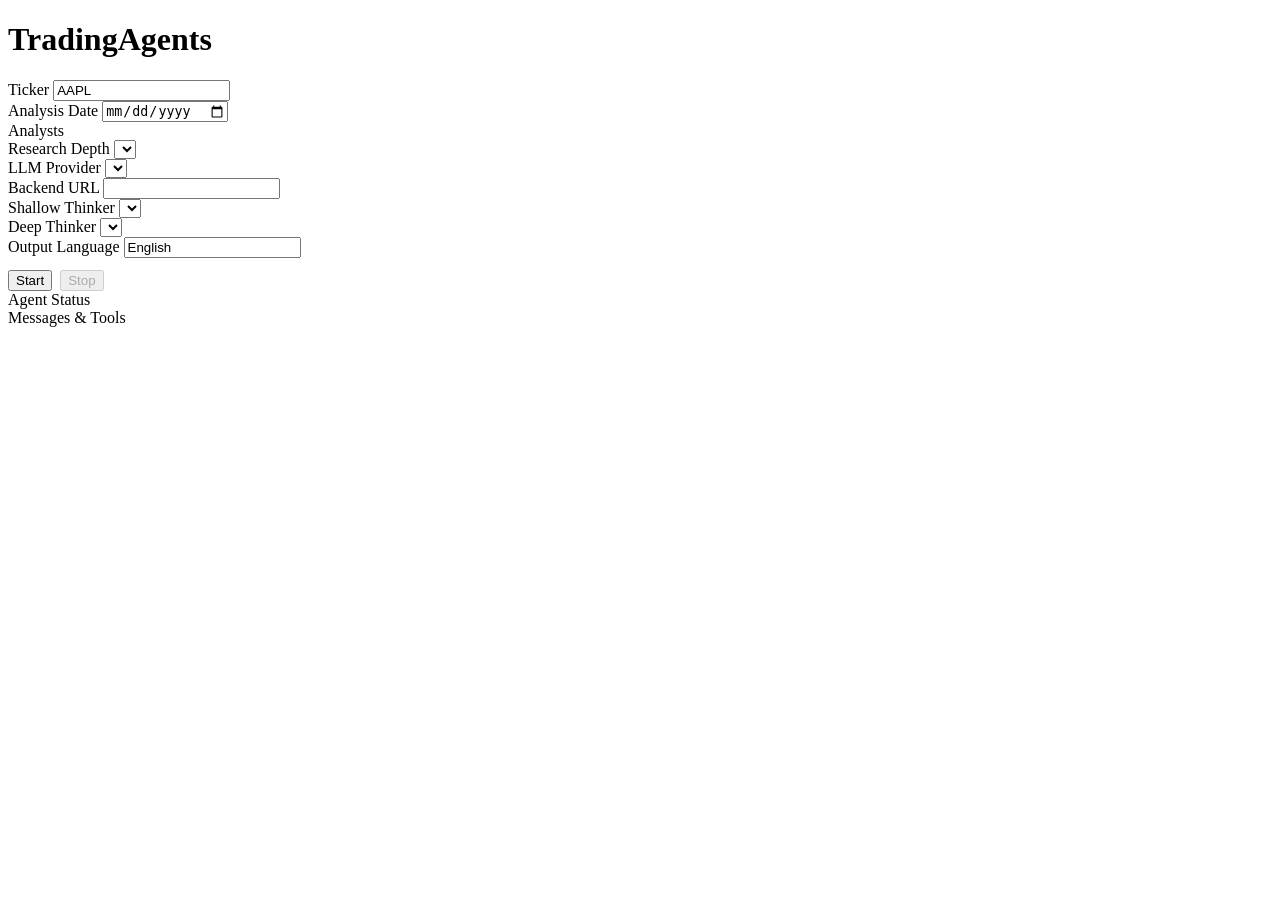
==== webapp/static/index.html @ 8af44df7 "[card-04] Add frontend core: index.html, styles.css, app.js with tests" ====
<!DOCTYPE html>
<html lang="en">
<head>
  <meta charset="UTF-8">
  <meta name="viewport" content="width=device-width, initial-scale=1.0">
  <title>TradingAgents</title>
  <link rel="stylesheet" href="/static/styles.css">
</head>
<body>
  <header>
    <h1>TradingAgents</h1>
  </header>

  <div class="container">
    <!-- Error banner -->
    <div id="error-banner" class="error-banner" style="display:none"></div>

    <!-- Run settings form -->
    <div class="card">
      <div class="form-grid">
        <div class="form-group">
          <label for="ticker">Ticker</label>
          <input type="text" id="ticker" value="AAPL">
        </div>
        <div class="form-group">
          <label for="analysis-date">Analysis Date</label>
          <input type="date" id="analysis-date">
        </div>
        <div class="form-group">
          <label>Analysts</label>
          <div id="analysts-group" class="checkbox-group"></div>
        </div>
        <div class="form-group">
          <label for="research-depth">Research Depth</label>
          <select id="research-depth"></select>
        </div>
        <div class="form-group">
          <label for="llm-provider">LLM Provider</label>
          <select id="llm-provider"></select>
        </div>
        <div class="form-group">
          <label for="backend-url">Backend URL</label>
          <input type="text" id="backend-url">
        </div>
        <div class="form-group">
          <label for="shallow-thinker">Shallow Thinker</label>
          <select id="shallow-thinker"></select>
        </div>
        <div class="form-group">
          <label for="deep-thinker">Deep Thinker</label>
          <select id="deep-thinker"></select>
        </div>
        <div class="form-group">
          <label for="output-language">Output Language</label>
          <input type="text" id="output-language" value="English">
        </div>
      </div>
      <div style="margin-top:0.75rem; display:flex; gap:0.5rem;">
        <button id="btn-start" class="btn btn-primary">Start</button>
        <button id="btn-stop" class="btn btn-danger" disabled>Stop</button>
      </div>
    </div>

    <!-- Agent status -->
    <div class="card">
      <label>Agent Status</label>
      <div id="agent-grid" class="agent-grid"></div>
    </div>

    <!-- Report tabs -->
    <div class="card">
      <div id="report-tabs" class="tabs"></div>
      <div id="report-panels"></div>
    </div>

    <!-- Message / tool log -->
    <div class="card">
      <label>Messages &amp; Tools</label>
      <div id="log" class="log"></div>
    </div>

    <!-- Stats bar -->
    <div class="card">
      <div id="stats-bar" class="stats-bar"></div>
      <div id="done-banner" class="done-banner" style="display:none"></div>
    </div>
  </div>

  <script src="/static/app.js"></script>
</body>
</html>
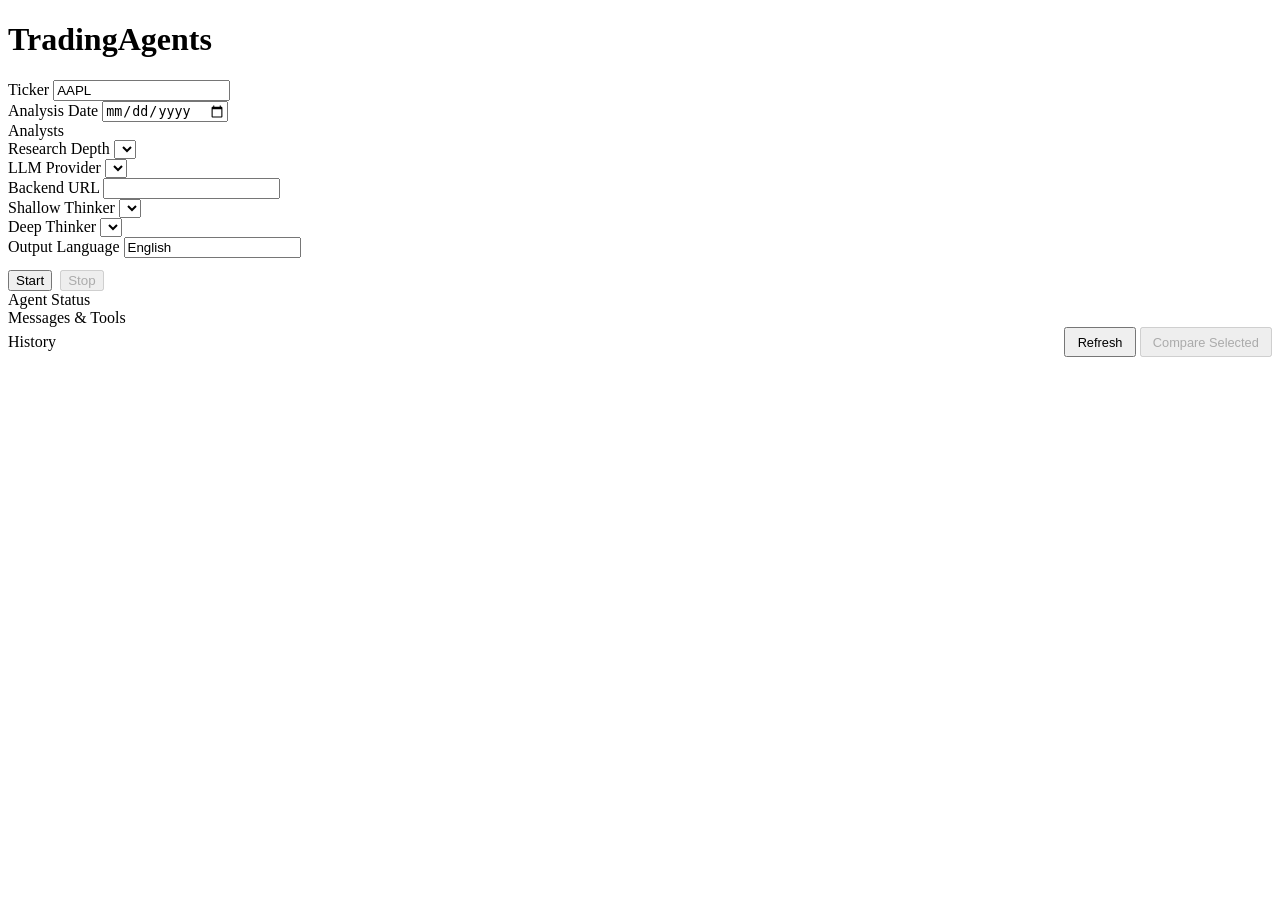
==== commit 8aa89d95: "[verify] fix 5 webapp defects found in review, add history/compare UI - runner.py: drop stray "resul" ====
--- a/webapp/static/index.html
+++ b/webapp/static/index.html
@@ -67,10 +67,11 @@
       <div id="agent-grid" class="agent-grid"></div>
     </div>
 
-    <!-- Report tabs -->
+    <!-- Report tabs + Chart -->
     <div class="card">
       <div id="report-tabs" class="tabs"></div>
       <div id="report-panels"></div>
+      <div id="chart-panel" class="tab-panel" style="display:none; height:320px;"></div>
     </div>
 
     <!-- Message / tool log -->
@@ -84,8 +85,22 @@
       <div id="stats-bar" class="stats-bar"></div>
       <div id="done-banner" class="done-banner" style="display:none"></div>
     </div>
+
+    <!-- History -->
+    <div class="card">
+      <div style="display:flex; align-items:center; justify-content:space-between;">
+        <label>History</label>
+        <div>
+          <button id="btn-history-refresh" class="btn btn-primary" style="padding:0.35rem 0.7rem; font-size:0.8rem;">Refresh</button>
+          <button id="btn-history-compare" class="btn btn-primary" style="padding:0.35rem 0.7rem; font-size:0.8rem;" disabled>Compare Selected</button>
+        </div>
+      </div>
+      <div id="history-list" class="history-list"></div>
+      <div id="history-view" class="history-view" style="display:none;"></div>
+    </div>
   </div>
 
+  <script src="/static/vendor/lightweight-charts.js"></script>
   <script src="/static/app.js"></script>
 </body>
 </html>
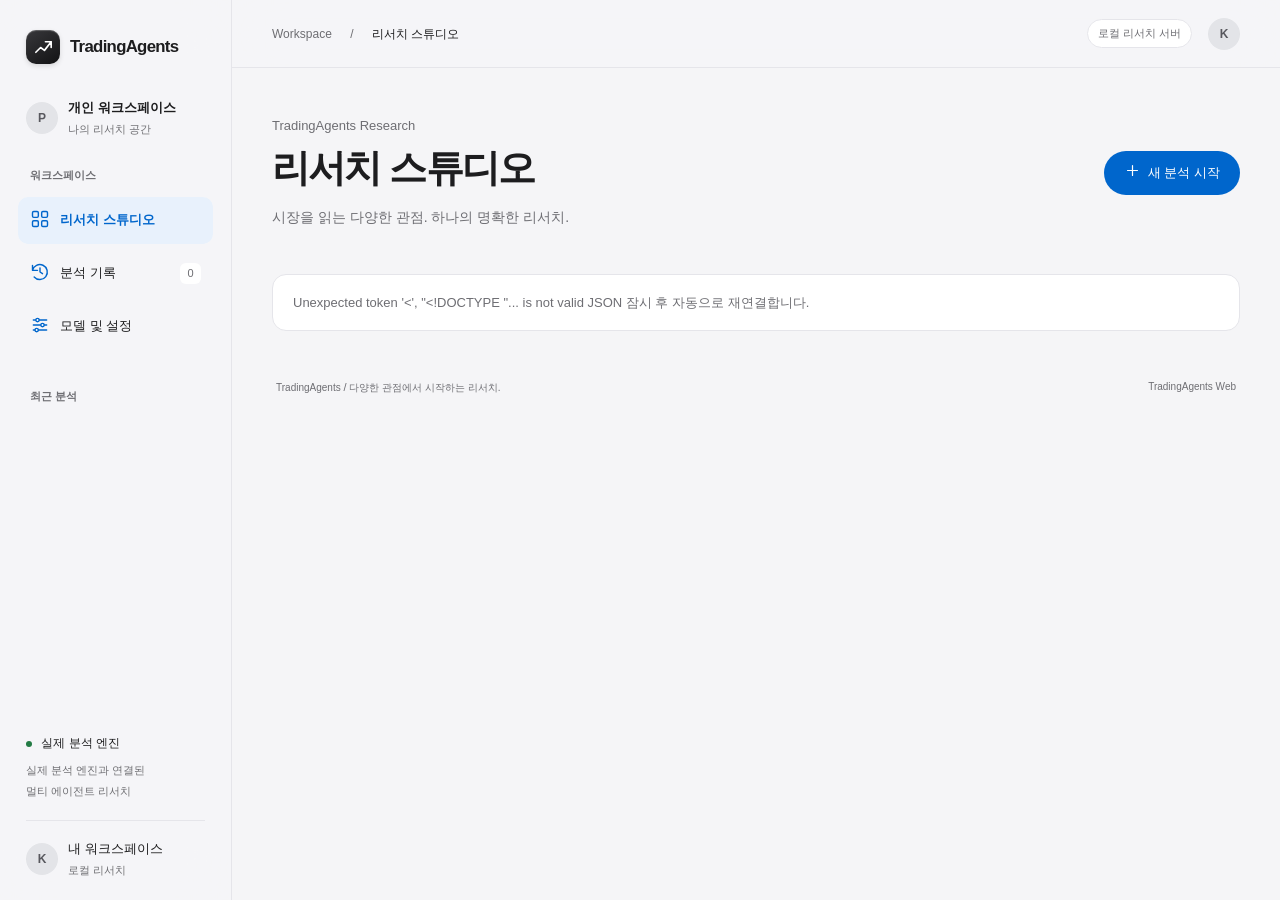
==== commit 0e490265: "feat(web): add research workspace and Korean usage manual" ====
--- a/webapp/static/index.html
+++ b/webapp/static/index.html
@@ -1,106 +1,42 @@
-<!DOCTYPE html>
-<html lang="en">
-<head>
-  <meta charset="UTF-8">
-  <meta name="viewport" content="width=device-width, initial-scale=1.0">
-  <title>TradingAgents</title>
-  <link rel="stylesheet" href="/static/styles.css">
-</head>
+<!doctype html>
+<html lang="ko">
+<head><meta charset="UTF-8"><meta name="viewport" content="width=device-width,initial-scale=1"><title>TradingAgents · Research</title><link rel="stylesheet" href="style.css"><link rel="stylesheet" href="apple.css"><link rel="stylesheet" href="live.css"></head>
 <body>
-  <header>
-    <h1>TradingAgents</h1>
-  </header>
-
-  <div class="container">
-    <!-- Error banner -->
-    <div id="error-banner" class="error-banner" style="display:none"></div>
-
-    <!-- Run settings form -->
-    <div class="card">
-      <div class="form-grid">
-        <div class="form-group">
-          <label for="ticker">Ticker</label>
-          <input type="text" id="ticker" value="AAPL">
+<a class="skip-link" href="#mainContent">본문으로 건너뛰기</a>
+<aside class="sidebar">
+  <a class="brand" href="./"><span class="brandmark" data-icon="chart" aria-hidden="true"></span> TradingAgents<span class="brand-dot">®</span></a>
+  <div class="workspace"><span class="avatar">P</span><div>개인 워크스페이스<small>나의 리서치 공간</small></div><span>⌄</span></div>
+  <div class="nav-label">워크스페이스</div>
+  <nav><button class="nav active" data-view="research"><span data-icon="grid" aria-hidden="true"></span> 리서치 스튜디오</button><button class="nav" data-view="history"><span data-icon="history" aria-hidden="true"></span> 분석 기록 <span class="count" id="historyCount">0</span></button><button class="nav" data-view="settings"><span data-icon="settings" aria-hidden="true"></span> 모델 및 설정</button></nav>
+  <div class="recent-head nav-label">최근 분석</div>
+  <div id="recent"></div>
+  <div class="sidebar-bottom"><div class="sandbox"><span class="status-dot"></span> 실제 분석 엔진<p>실제 분석 엔진과 연결된<br>멀티 에이전트 리서치</p></div><div class="profile"><span class="avatar dark">K</span><div>내 워크스페이스<small>로컬 리서치</small></div><span>⌘</span></div></div>
+</aside>
+<div class="shell">
+  <header><div>Workspace <span>/</span> <strong id="breadcrumb">리서치 스튜디오</strong></div><div class="header-right"><span class="prototype-badge">로컬 리서치 서버</span><span class="avatar">K</span></div></header>
+  <main id="mainContent" tabindex="-1">
+    <section class="page-heading"><div><div class="eyebrow">TradingAgents Research</div><h1 id="pageTitle">리서치 스튜디오</h1><p id="pageDescription">시장을 읽는 다양한 관점. 하나의 명확한 리서치.</p></div><button class="primary" id="newAnalysis"><span data-icon="plus" aria-hidden="true"></span> 새 분석 시작</button></section>
+    <div id="connectionMessage" role="status" class="connection-message">서버에 연결하고 있습니다.</div><section id="emptyView" class="card" hidden><h2>첫 리서치를 시작하세요.</h2><p>종목과 모델을 선택하면 분석가의 보고서와 최종 판단을 이곳에서 확인할 수 있습니다.</p></section><section id="researchView" hidden>
+      <div class="research-top"><div class="stock-heading"><span class="stock-logo" id="stockLogo">N</span><div><h2><span id="stockName">NVIDIA</span> <span id="ticker">NVDA</span></h2><p id="stockMeta">NASDAQ · Technology · USD</p></div></div><div class="research-meta"><span class="pill green" id="runStatus"></span><span id="analysisDate">2026.09.09</span><span id="sourceLabel" class="sample"></span></div></div>
+      <div id="jobNotice" class="connection-message" hidden></div><div class="run-actions"><button id="cancelRun" class="secondary-button" hidden>분석 중지</button><button id="retryRun" class="secondary-button" hidden>같은 설정으로 다시 분석</button><a id="sourceLink" target="_blank" rel="noopener noreferrer" hidden>원본 출처 보기 ↗</a></div><div class="pipeline" id="pipeline"></div>
+      <div class="dashboard-grid">
+        <div class="main-column">
+          <section class="card market-card"><div class="card-heading"><div><span class="eyebrow">MARKET OVERVIEW</span><h3>시장 개요</h3></div><div class="periods" aria-label="차트 기간"><button aria-pressed="false" data-period="1W">1W</button><button class="selected" aria-pressed="true" data-period="1M">1M</button><button aria-pressed="false" data-period="3M">3M</button></div></div><div class="price-row"><strong id="price">$142.87</strong><span id="priceChange">↗ +8.42 (6.26%)</span><small>실제 일별 종가 · 기준일 이전 데이터</small></div><div class="chart-wrap"><svg id="chart" viewBox="0 0 760 185" role="img" aria-label="기준일 이전 종가 추이"></svg></div><div class="chart-labels" id="chartLabels"></div><div class="market-stats"><div><small>최근 거래일</small><strong id="lastBar">—</strong></div><div><small>거래량</small><strong id="volume">—</strong></div><div><small>통화</small><strong id="currency">—</strong></div><div><small>가격 출처</small><strong id="marketSource">—</strong></div></div></section>
+          <section class="card report-card"><div class="card-heading"><div><span class="eyebrow">AGENT INTELLIGENCE</span><h3>전문가 인사이트</h3></div><span class="muted">4 analysts</span></div><div class="tabs" role="tablist" aria-label="분석가 리포트"><button class="active" role="tab" aria-selected="true" data-tab="market">시장 분석</button><button role="tab" aria-selected="false" data-tab="fundamentals">펀더멘털</button><button role="tab" aria-selected="false" data-tab="news">뉴스</button><button role="tab" aria-selected="false" data-tab="sentiment">시장 심리</button></div><div id="reportContent" role="tabpanel" aria-label="분석가 리포트 내용"></div></section>
+          <section class="card debate-card"><div class="card-heading"><div><span class="eyebrow">THE OTHER SIDE OF THE TRADE</span><h3>두 관점, 더 깊은 이해</h3></div><span class="sample">토론 예시 · 1 라운드</span></div><div class="debate-grid"><div><span class="debate-label bull">↗ Bull researcher</span><h4>성장을 뒷받침하는 수요</h4><p>AI 인프라 투자가 이어진다는 가정 아래, 데이터센터 부문의 성장과 견고한 수익성에 주목합니다.</p></div><div><span class="debate-label bear">↘ Bear researcher</span><h4>기대가 이미 반영된 가격</h4><p>높은 밸류에이션과 고객 집중도를 고려하면, 성장 둔화에 대한 가격 민감도를 확인해야 합니다.</p></div></div><details><summary>리서치 매니저의 종합 의견 보기 <span>＋</span></summary><p>성장 논리와 가격 부담을 함께 고려합니다. 다음 실적에서 수요 지속성과 마진을 확인하고, 변동성에 대응할 여지를 남기는 접근을 제안하는 예시입니다.</p></details></section>
         </div>
-        <div class="form-group">
-          <label for="analysis-date">Analysis Date</label>
-          <input type="date" id="analysis-date">
-        </div>
-        <div class="form-group">
-          <label>Analysts</label>
-          <div id="analysts-group" class="checkbox-group"></div>
-        </div>
-        <div class="form-group">
-          <label for="research-depth">Research Depth</label>
-          <select id="research-depth"></select>
-        </div>
-        <div class="form-group">
-          <label for="llm-provider">LLM Provider</label>
-          <select id="llm-provider"></select>
-        </div>
-        <div class="form-group">
-          <label for="backend-url">Backend URL</label>
-          <input type="text" id="backend-url">
-        </div>
-        <div class="form-group">
-          <label for="shallow-thinker">Shallow Thinker</label>
-          <select id="shallow-thinker"></select>
-        </div>
-        <div class="form-group">
-          <label for="deep-thinker">Deep Thinker</label>
-          <select id="deep-thinker"></select>
-        </div>
-        <div class="form-group">
-          <label for="output-language">Output Language</label>
-          <input type="text" id="output-language" value="English">
+        <div class="right-column">
+          <section class="decision-card"><div class="eyebrow">리서치 결론</div><div class="decision-heading"><h3>최종 판단</h3><span>↗</span></div><div class="decision-rating">—</div><p>성장 모멘텀은 긍정적입니다.<br>가격 부담을 고려한 분할 접근을 제안합니다.</p><div class="rating-scale"><i></i><i></i><i></i><i class="on"></i><i></i></div><div class="scale-labels"><span>Sell</span><span>Buy</span></div><div class="decision-divider"></div><div class="decision-row"><span>제공자</span><strong id="decisionProvider">—</strong></div><div class="decision-row"><span>실행 상태</span><strong id="decisionStatus">—</strong></div><button id="download"><span data-icon="download" aria-hidden="true"></span> 보고서 다운로드</button><small>AI 리서치 결과 · 주문은 실행하지 않습니다.</small></section>
+          <section class="card activity-card"><div class="card-heading"><h3>에이전트 활동</h3><span class="activity-dot"></span></div><div id="activity" aria-live="polite"></div><div class="activity-footer"><span id="activitySummary">모든 단계 완료</span><span id="elapsed">02:34</span></div></section>
+          <div class="note"><span data-icon="sparkles" aria-hidden="true"></span><p>하나의 답보다, 판단의 과정.<br><small>분석부터 토론과 리스크 검토까지<br>각 단계의 근거를 확인하세요.</small></p></div>
         </div>
       </div>
-      <div style="margin-top:0.75rem; display:flex; gap:0.5rem;">
-        <button id="btn-start" class="btn btn-primary">Start</button>
-        <button id="btn-stop" class="btn btn-danger" disabled>Stop</button>
-      </div>
-    </div>
-
-    <!-- Agent status -->
-    <div class="card">
-      <label>Agent Status</label>
-      <div id="agent-grid" class="agent-grid"></div>
-    </div>
-
-    <!-- Report tabs + Chart -->
-    <div class="card">
-      <div id="report-tabs" class="tabs"></div>
-      <div id="report-panels"></div>
-      <div id="chart-panel" class="tab-panel" style="display:none; height:320px;"></div>
-    </div>
-
-    <!-- Message / tool log -->
-    <div class="card">
-      <label>Messages &amp; Tools</label>
-      <div id="log" class="log"></div>
-    </div>
-
-    <!-- Stats bar -->
-    <div class="card">
-      <div id="stats-bar" class="stats-bar"></div>
-      <div id="done-banner" class="done-banner" style="display:none"></div>
-    </div>
-
-    <!-- History -->
-    <div class="card">
-      <div style="display:flex; align-items:center; justify-content:space-between;">
-        <label>History</label>
-        <div>
-          <button id="btn-history-refresh" class="btn btn-primary" style="padding:0.35rem 0.7rem; font-size:0.8rem;">Refresh</button>
-          <button id="btn-history-compare" class="btn btn-primary" style="padding:0.35rem 0.7rem; font-size:0.8rem;" disabled>Compare Selected</button>
-        </div>
-      </div>
-      <div id="history-list" class="history-list"></div>
-      <div id="history-view" class="history-view" style="display:none;"></div>
-    </div>
-  </div>
-
-  <script src="/static/vendor/lightweight-charts.js"></script>
-  <script src="/static/app.js"></script>
-</body>
-</html>
+    </section>
+    <section id="historyView" hidden><div class="card"><div class="card-heading"><h3>분석 기록</h3><span class="sample">서버에 저장된 분석 기록</span></div><div id="historyList"></div></div></section>
+    <section id="settingsView" hidden><div class="card settings-card"><span class="eyebrow">환경 설정</span><h3>리서치 모델 설정</h3><p>새 분석에 사용할 기본 모델을 서버에 저장합니다.</p><label>LLM 제공자<select id="settingsProvider"><option>Codex</option><option>OpenAI</option><option>Anthropic</option><option>Google</option><option>Ollama</option></select></label><label>빠른 분석 모델<input id="quickModel" value="default"></label><label>심층 추론 모델<input id="deepModel" value="default"></label><p id="providerStatus" role="status" class="muted"></p><button class="primary" id="saveSettings">설정 적용</button><p class="muted">API 키는 서버 환경변수 또는 .env 파일에서 설정합니다. Codex는 서버의 기존 CLI 로그인을 사용합니다.</p></div></section>
+    <footer><span>TradingAgents <span class="muted">/</span> 다양한 관점에서 시작하는 리서치.</span><span>TradingAgents Web</span></footer>
+  </main>
+</div>
+<dialog id="analysisDialog" aria-labelledby="dialogTitle"><form id="analysisForm"><div class="modal-heading"><div><span class="eyebrow">TradingAgents</span><h2 id="dialogTitle">새로운 리서치</h2></div><button type="button" class="icon-button" id="closeDialog" aria-label="닫기">×</button></div><p class="muted">실제 분석을 실행합니다. 선택한 제공자의 사용량이 발생할 수 있습니다.</p><div class="form-grid"><label>종목<input id="symbol" value="NVDA" maxlength="32" placeholder="NVDA, 005930.KS, BTC-USD" required></label><label>분석 기준일<input id="date" type="date" value="2026-09-09" required></label></div><label>LLM 제공자<select id="provider"><option>Codex</option><option>OpenAI</option><option>Anthropic</option><option>Google</option><option>Ollama</option></select></label><div class="form-grid"><label>빠른 분석 모델<input id="runQuick" list="quickOptions" required></label><label>심층 추론 모델<input id="runDeep" list="deepOptions" required></label></div><datalist id="quickOptions"></datalist><datalist id="deepOptions"></datalist><fieldset><legend>참여 분석가</legend><div class="checkboxes"><label><input type="checkbox" name="analyst" value="market" checked> 시장 분석</label><label><input type="checkbox" name="analyst" value="fundamentals" checked> 펀더멘털</label><label><input type="checkbox" name="analyst" value="news" checked> 뉴스</label><label><input type="checkbox" name="analyst" value="sentiment" checked> 시장 심리</label></div></fieldset><label>리서치 깊이<select id="depth"><option value="1">빠르게 · 토론 1 라운드</option><option value="3" selected>균형 있게 · 토론 3 라운드</option><option value="5">심층적으로 · 토론 5 라운드</option></select></label><div class="form-note">보고서가 완성되는 대로 화면에 반영됩니다. 분석에는 수 분 이상 걸릴 수 있으며 창을 닫아도 서버에서 계속 실행됩니다.</div><p id="formError" role="alert"></p><button class="primary full" type="submit">분석 시작 →</button></form></dialog>
+<div class="toast" id="toast" role="status"></div><script src="app.js"></script>
+</body></html>
--- a/webapp/static/style.css
+++ b/webapp/static/style.css
@@ -0,0 +1 @@
+:root{--bg:#f7f8fa;--ink:#202a38;--muted:#87909e;--line:#e9ecf0;--green:#247457;--navy:#192b31}*{box-sizing:border-box}body{margin:0;background:var(--bg);color:var(--ink);font:13px 'DM Sans','Noto Sans KR',sans-serif}button,input,select{font:inherit}button,a,summary{ -webkit-tap-highlight-color:transparent}button{cursor:pointer}button:disabled{cursor:wait;opacity:.6}button:focus-visible,a:focus-visible,summary:focus-visible{outline:3px solid #6bad92;outline-offset:3px}a{color:inherit;text-decoration:none}.sidebar{width:244px;position:fixed;inset:0 auto 0 0;background:#fff;border-right:1px solid var(--line);padding:30px 20px;display:flex;flex-direction:column}.brand{font-size:19px;font-weight:700;letter-spacing:-.8px;display:flex;align-items:center;gap:8px}.brandmark{background:var(--navy);color:white;width:29px;height:30px;display:grid;place-items:center;border-radius:8px;font-size:26px}.brand-dot{font-size:10px;align-self:flex-start}.workspace{margin:35px 0 30px;display:flex;align-items:center;gap:10px;font-size:11px;padding:10px 8px;border:1px solid var(--line);border-radius:7px}.workspace>span:last-child{margin-left:auto}.avatar{height:30px;width:30px;flex-shrink:0;border-radius:50%;background:#e9ede7;color:#64735b;display:grid;place-items:center;font-size:11px;font-weight:600}small{display:block}.workspace small,.profile small{font-size:10px;color:var(--muted);margin-top:3px}.nav-label{font-size:9px;color:#949ca7;letter-spacing:1.4px;padding:0 12px;margin-bottom:13px}nav{display:grid;gap:6px}.nav{border:0;background:none;text-align:left;padding:12px;border-radius:6px;display:flex;gap:12px;align-items:center;color:#727c88;font-size:12px}.nav.active{color:var(--green);background:#edf4f0;font-weight:600}.nav>span:first-child{font-size:18px;line-height:18px}.count{margin-left:auto;font-size:10px;background:#e8ebee;padding:2px 5px;border-radius:4px}.recent-head{margin-top:38px;display:flex;justify-content:space-between}.recent-button{display:flex;align-items:center;width:100%;border:0;background:none;text-align:left;padding:12px;gap:10px;color:#495462}.recent-button:hover{background:#f6f7f9;border-radius:6px}.recent-icon{width:26px;height:26px;border:1px solid var(--line);border-radius:7px;display:grid;place-items:center;font-size:11px}.recent-button small{font-size:9px;color:var(--muted);margin-top:3px}.recent-button>span:last-child{margin-left:auto;color:#879782;font-size:9px}.sidebar-bottom{margin-top:auto;padding-top:30px}.sandbox{padding:15px;background:#f8f9f8;border:1px solid var(--line);border-radius:8px;font-size:10px}.status-dot,.activity-dot{display:inline-block;width:6px;height:6px;border-radius:50%;background:#71a586;margin-right:6px}.sandbox p{font-size:10px;color:var(--muted);line-height:1.9;margin:8px 0 0}.profile{display:flex;align-items:center;gap:10px;margin-top:22px;font-size:11px}.profile>span:last-child{margin-left:auto}.dark{background:#283d36;color:#fff}.shell{margin-left:244px}header{height:73px;background:#fff;border-bottom:1px solid var(--line);padding:0 40px;display:flex;align-items:center;justify-content:space-between;font-size:11px;color:var(--muted)}header strong{font-weight:400;color:#586272}header div>span:not(.avatar):not(.prototype-badge){margin:0 15px}.header-right{display:flex;align-items:center;gap:22px}.prototype-badge{font-size:9px;letter-spacing:1px;border:1px solid #e4e8e4;border-radius:4px;padding:6px 8px;color:#738070}main{max-width:1570px;margin:auto;padding:38px 40px 0}.page-heading{display:flex;justify-content:space-between;align-items:center;margin-bottom:34px}.eyebrow{font-size:9px;letter-spacing:1.7px;font-weight:600;color:#85938d}h1{font-size:29px;letter-spacing:-1.4px;margin:9px 0}h1>span{color:#5a9a79}p{line-height:1.8}.page-heading p{font-size:12px;color:var(--muted);margin:0}.primary{border:0;color:#fff;background:#2a6e53;border-radius:6px;padding:12px 18px;font-size:12px;font-weight:500;box-shadow:0 2px 3px #244c5210}.primary:hover{background:#205a43}.research-top{display:flex;align-items:center;justify-content:space-between;margin-bottom:22px}.stock-heading{display:flex;gap:12px;align-items:center}.stock-logo{display:grid;place-items:center;width:44px;height:44px;border-radius:10px;background:#eaf0e1;color:#58822d;font-weight:700;font-size:25px}.stock-heading h2{margin:0;font-size:20px;letter-spacing:-.3px}.stock-heading h2>span:last-child{font-size:11px;color:#87919a;font-weight:400;margin-left:7px}.stock-heading p{font-size:10px;color:var(--muted);margin:5px 0 0}.research-meta{display:flex;align-items:center;gap:15px;font-size:10px;color:#838c98}.pill{padding:5px 9px;border-radius:5px;font-size:10px}.green{background:#eaf3ee;color:#3f8463}.sample{font-size:9px;color:#969da7}.pipeline{display:grid;grid-template-columns:repeat(5,1fr);border:1px solid var(--line);background:white;border-radius:8px;padding:17px 19px;margin-bottom:24px;gap:15px}.step{display:flex;align-items:center;gap:9px;position:relative}.step:not(:last-child):after{content:'›';position:absolute;right:0;color:#c8cdd2}.step-number{width:25px;height:25px;display:grid;place-items:center;border-radius:50%;background:#edf4f0;color:#63947b;font-size:10px}.step strong{font-size:10px;font-weight:500}.step small{font-size:8px;color:#919aa5;margin-top:3px}.step.wait .step-number{background:#f3f4f6;color:#adb3bc}.step.running .step-number{background:var(--green);color:white;animation:pulse 1s infinite}.dashboard-grid{display:grid;grid-template-columns:minmax(0,1fr) 288px;gap:22px}.main-column,.right-column{display:flex;flex-direction:column;gap:22px}.card{border:1px solid var(--line);background:#fff;border-radius:9px;padding:24px}.card-heading{display:flex;align-items:center;justify-content:space-between;gap:8px}.card-heading h3{font-size:14px;letter-spacing:-.4px;margin:7px 0 0}.periods{display:flex;padding:3px;background:#f6f7f8;border-radius:5px}.periods button{background:none;color:#9299a3;border:0;padding:5px 9px;font-size:9px;border-radius:3px}.periods .selected{background:white;color:#324a40;box-shadow:0 1px 4px #0000000c}.price-row{display:flex;align-items:center;gap:12px;margin-top:22px}.price-row strong{font-size:29px;letter-spacing:-1px;font-weight:500}.price-row span{color:var(--green);font-size:11px}.price-row small{font-size:9px;color:#a0a6b0;margin-left:auto}.chart-wrap{margin:17px -2px 0}#chart{width:100%;height:176px;display:block;overflow:visible}.chart-labels{display:flex;justify-content:space-between;font-size:9px;color:#a3aab5;padding-right:40px}.market-stats{display:grid;grid-template-columns:repeat(4,1fr);border-top:1px solid var(--line);margin-top:22px;padding-top:19px;gap:8px}.market-stats>div:not(:first-child){border-left:1px solid var(--line);padding-left:18px}.market-stats small{font-size:9px;color:var(--muted);margin-bottom:8px}.market-stats strong{font-size:13px;font-weight:500}.market-stats span{font-size:9px;color:var(--muted)}.market-stats .neutral{background:#f1f3f5;padding:2px 4px;border-radius:3px;margin-left:3px}.market-stats .mini-bars{color:#b9a576;margin-left:5px}.muted{color:var(--muted);font-size:11px}.tabs{display:flex;gap:24px;border-bottom:1px solid var(--line);margin-top:20px}.tabs button{padding:12px 0;background:none;border:0;color:#939aa5;font-size:11px;border-bottom:2px solid transparent}.tabs .active{color:var(--green);border-bottom-color:var(--green);font-weight:600}.analyst-heading{display:flex;align-items:center;gap:9px;margin:19px 0 14px}.analyst-avatar{width:30px;height:30px;border-radius:7px;background:#eef3f0;color:#548069;display:grid;place-items:center}.analyst-heading strong{font-size:11px}.analyst-heading small{color:#9aa2ac;font-size:8px;margin-top:4px}.analyst-heading .pill{margin-left:auto}.report-text{font-size:11px;line-height:1.95;color:#6c7682}.insight{background:#f6f8f6;border-left:2px solid #91b49b;padding:11px 14px;margin-top:16px;font-size:10px;line-height:1.8;color:#718077}.insight strong{color:#43644d;display:block;margin-bottom:3px}.report-bottom{border-top:1px solid var(--line);margin-top:17px;padding-top:12px;display:flex;justify-content:space-between;color:#a1a8b0;font-size:9px}.decision-card{background:#1d3238;color:white;border-radius:9px;padding:24px;position:relative;overflow:hidden}.decision-card .eyebrow{color:#92aaa8;font-size:8px}.decision-heading{display:flex;align-items:center;justify-content:space-between}.decision-heading h3{font-weight:500;font-size:15px;margin:10px 0 0}.decision-heading>span{font-size:22px;color:#92b1a3}.decision-rating{font-size:44px;letter-spacing:-1.7px;margin:22px 0 12px;color:#cee5a6;font-weight:500}.decision-rating span{font-size:10px;letter-spacing:0;margin-left:10px;color:#aec1b8;font-weight:400}.decision-card p{font-size:11px;color:#b7c5c7;line-height:1.9}.rating-scale{display:flex;gap:5px;margin-top:22px}.rating-scale i{height:5px;flex:1;background:#3e5052;border-radius:2px}.rating-scale i.on{background:#c7e5a1}.scale-labels{display:flex;justify-content:space-between;font-size:8px;color:#8fa2a4;margin-top:8px}.decision-divider{height:1px;background:#3a4b50;margin:22px 0 17px}.decision-row{display:flex;justify-content:space-between;font-size:10px;margin:14px 0;color:#a8babc}.decision-row strong{font-size:10px;font-weight:400;color:#e0d5b8}.decision-card button{background:#f0f4ee;border:0;color:#314940;width:100%;margin-top:9px;padding:12px 13px;text-align:left;border-radius:5px;font-size:10px}.decision-card button>span{float:right}.decision-card>small{font-size:8px;color:#8c9ea0;text-align:center;margin-top:12px}.activity-card{padding:22px}.activity-card .card-heading h3{margin:0;font-size:13px}.activity-card .activity-dot{margin:0}.activity-item{display:flex;gap:11px;margin-top:23px;position:relative}.activity-item:not(:last-child):after{content:'';width:1px;height:24px;background:#e4ebe6;position:absolute;left:8px;top:19px}.activity-check{border-radius:50%;background:#edf4ef;color:#679779;width:17px;height:17px;display:grid;place-items:center;font-size:8px;flex-shrink:0}.activity-item strong{display:block;font-size:10px;font-weight:500}.activity-item small{font-size:9px;color:#a0a7b0;margin-top:5px}.activity-item time{margin-left:auto;font-size:8px;color:#9da6af}.activity-footer{border-top:1px solid var(--line);margin-top:23px;padding-top:14px;display:flex;justify-content:space-between;font-size:9px;color:#929ca6}.note{display:flex;gap:11px;color:#8b9788;padding:0 13px}.note>span{font-size:20px;margin-top:7px}.note p{font-size:11px;margin:0;line-height:2}.note small{font-size:10px;color:#a0a6ad}.debate-grid{display:grid;grid-template-columns:1fr 1fr;gap:25px;margin-top:23px}.debate-grid>div+div{border-left:1px solid var(--line);padding-left:25px}.debate-label{font-size:10px}.bull{color:#528568}.bear{color:#b68b71}.debate-grid h4{font-size:12px;font-weight:500;margin:12px 0 7px}.debate-grid p{font-size:10px;color:#8b939f;margin:0;line-height:1.95}details{margin-top:20px;padding-top:15px;border-top:1px solid var(--line);font-size:10px;color:#778379}summary{cursor:pointer;list-style:none}summary>span{float:right}details p{color:#84908a}footer{display:flex;justify-content:space-between;padding:25px 0;font-size:9px;color:#a2aab2}footer>span:last-child{font-size:8px;letter-spacing:1px}dialog{width:540px;border:1px solid var(--line);border-radius:14px;padding:30px;color:var(--ink);box-shadow:0 20px 100px #13251e30}dialog::backdrop{background:#16282270;backdrop-filter:blur(4px)}.modal-heading{display:flex;justify-content:space-between;align-items:center}.modal-heading h2{font-size:21px;letter-spacing:-.8px}.icon-button{border:0;background:#f2f4f3;border-radius:5px;font-size:24px;color:#7c8880;width:30px;height:30px}label{display:block;font-size:11px;font-weight:500;margin-top:17px}input,select{display:block;width:100%;margin-top:8px;padding:11px;border:1px solid #dfe5e1;border-radius:5px;background:#fff;color:#58665e}.form-grid{display:grid;grid-template-columns:1fr 1fr;gap:16px}fieldset{border:0;padding:0;margin:22px 0 0}legend{font-size:11px}.checkboxes{display:grid;grid-template-columns:1fr 1fr;gap:10px}.checkboxes label{display:flex;align-items:center;gap:7px;margin-top:10px}.checkboxes input{width:auto;margin:0;accent-color:var(--green)}.form-note{font-size:10px;background:#f0f5f0;padding:12px;color:#70816f;line-height:1.8;border-radius:5px;margin:22px 0 15px}.full{width:100%}#formError{color:#b05f4c;font-size:11px}.toast{position:fixed;bottom:25px;left:50%;transform:translate(-50%,20px);padding:13px 22px;background:#243b32;color:white;border-radius:8px;opacity:0;pointer-events:none;transition:.2s;font-size:12px;z-index:5}.toast.show{opacity:1;transform:translate(-50%,0)}.history-row{display:flex;align-items:center;gap:20px;width:100%;background:white;border:0;border-top:1px solid var(--line);padding:22px 0;text-align:left}.history-row:first-child{margin-top:20px}.history-row>span:last-child{margin-left:auto;color:var(--green)}.settings-card{max-width:620px}.settings-card>button{margin-top:24px}[hidden]{display:none!important}@keyframes pulse{50%{opacity:.45}}@media(min-width:1600px){main{padding-top:44px}.card{padding:28px}#chart{height:215px}}@media(max-width:1200px){.sidebar{width:210px;padding:25px 15px}.brand{font-size:17px}.shell{margin-left:210px}main{padding:28px 25px 0}header{padding:0 25px}.dashboard-grid{grid-template-columns:minmax(0,1fr) 255px;gap:16px}.card,.decision-card{padding:19px}.price-row small{display:none}.step small{font-size:7px}.pipeline{gap:8px;padding:15px 12px}.step{gap:6px}.tabs{gap:19px}}@media(max-width:1000px){.sidebar{width:185px}.brand{font-size:14px}.shell{margin-left:185px}.workspace{font-size:9px}.dashboard-grid{grid-template-columns:1fr}.right-column{display:grid;grid-template-columns:1fr 1fr}.note{display:none}.step small{display:none}.research-meta{gap:8px}.research-meta .sample{display:none}}@media(max-width:700px){.sidebar{position:static;width:100%;padding:16px;border-right:0;border-bottom:1px solid var(--line)}.brand{font-size:19px}.workspace,.nav-label,#recent,.sidebar-bottom{display:none}nav{display:flex;margin-top:15px}.nav{font-size:10px;padding:9px;flex:1;justify-content:center;gap:6px}.nav>span:first-child{font-size:14px}.shell{margin-left:0}header{height:50px;padding:0 18px}.header-right .avatar{display:none}.prototype-badge{font-size:7px}main{padding:24px 16px 0}.page-heading{align-items:flex-start;gap:10px;margin-bottom:26px}h1{font-size:25px}.eyebrow{font-size:7px}.page-heading p{font-size:10px;max-width:220px}.page-heading .primary{font-size:10px;padding:11px;white-space:nowrap}.research-meta{flex-direction:column;gap:5px;font-size:9px}.stock-heading h2{font-size:18px}.pipeline{gap:4px;padding:12px 7px}.step{flex-direction:column;gap:6px}.step strong{font-size:8px}.step:not(:last-child):after{top:7px;right:-3px}.right-column{display:flex}.card{padding:19px}.price-row strong{font-size:28px}.market-stats>div:not(:first-child){padding-left:8px}.market-stats strong{font-size:11px}.market-stats small{font-size:8px}.debate-grid{gap:15px}.debate-grid>div+div{padding-left:15px}.tabs{justify-content:space-between;gap:10px}.card-heading .sample{max-width:80px;font-size:8px}footer{font-size:8px;gap:20px}footer>span:last-child{display:none}dialog{width:calc(100% - 24px);padding:23px}.modal-heading h2{font-size:19px}.history-row{gap:10px;font-size:10px}}@media(prefers-reduced-motion:reduce){*{animation:none!important;transition:none!important}}
--- a/webapp/static/apple.css
+++ b/webapp/static/apple.css
@@ -0,0 +1,21 @@
+/* Apple-inspired refinement: semantic surfaces, system type, restrained accent. */
+:root{color-scheme:light dark;--bg:#f5f5f7;--surface:#fff;--secondary:#f0f0f3;--glass:rgba(246,246,248,.9);--ink:#1d1d1f;--muted:#6e6e73;--line:#e5e5ea;--accent:#0066cc;--accent-soft:#e8f1fc;--green:#237b45;--green-soft:#edf7ef;--caution:#946015;--chart-line:#28894e;--chart-fill:#34a853;--navy:#1d1d1f}
+html{scroll-padding-top:88px}body{font:.875rem/1.5 -apple-system,BlinkMacSystemFont,'Segoe UI','Malgun Gothic',sans-serif;-webkit-font-smoothing:antialiased}button{transition:background .18s,box-shadow .18s,opacity .18s}button:active:not(:disabled){opacity:.75}button:disabled{cursor:not-allowed}button:focus-visible,a:focus-visible,summary:focus-visible,input:focus-visible,select:focus-visible{outline:3px solid var(--accent);outline-offset:4px}h1,h2,h3,h4,p{overflow-wrap:break-word}svg.icon{width:20px;height:20px;flex-shrink:0;stroke:currentColor;stroke-width:1.7;fill:none;stroke-linecap:round;stroke-linejoin:round}.skip-link{position:fixed;top:-80px;left:20px;z-index:100;padding:12px 20px;background:var(--surface);border:2px solid var(--accent);border-radius:12px}.skip-link:focus{top:12px}
+.sidebar{width:232px;padding:30px 18px 22px;background:var(--glass);backdrop-filter:blur(24px);-webkit-backdrop-filter:blur(24px);overflow-y:auto;z-index:20}.brand{padding:0 8px;gap:10px;font-size:1.05rem;font-weight:650;letter-spacing:-.7px}.brandmark{width:34px;height:34px;flex-shrink:0;border-radius:10px;background:linear-gradient(145deg,#38383b,#121214);box-shadow:inset 0 1px 1px #ffffff40,0 2px 5px #0002}.brandmark .icon{width:23px;height:23px}.brand-dot{display:none}.workspace{margin:34px 8px 30px;padding:0;border:0;font-size:.8125rem;font-weight:600}.workspace>span:last-child{display:none}.workspace small,.profile small{color:var(--muted);font-weight:400;font-size:.6875rem}.avatar,.dark{width:32px;height:32px;background:#e3e4e8;color:#58585e;font-size:.75rem}.nav-label{font-size:.6875rem;font-weight:600;color:var(--muted);letter-spacing:0}.nav{min-height:44px;border-radius:10px;font-size:.8125rem;color:var(--ink);gap:10px}.nav .icon{color:var(--accent)}.nav.active{background:var(--accent-soft);color:var(--accent)}.nav:hover,.recent-button:hover{background:var(--line)}.count{display:grid;place-items:center;min-width:21px;height:21px;border-radius:6px;font-size:.6875rem;background:var(--surface);color:var(--muted)}.recent-button{border-radius:10px;color:var(--ink);font-size:.8125rem}.recent-icon{width:30px;height:30px;border-radius:8px;background:var(--surface);font-size:.75rem;font-weight:650;flex-shrink:0}.recent-button small{font-size:.6875rem;color:var(--muted)}.recent-button>span:last-child{color:var(--muted);font-size:.75rem}.sidebar-bottom{padding-top:50px}.sandbox{margin:0 8px;padding:0 0 18px;border:0;border-bottom:1px solid var(--line);border-radius:0;background:transparent;font-size:.75rem}.sandbox p{font-size:.6875rem;color:var(--muted)}.status-dot,.activity-dot{background:var(--green)}.profile{padding:18px 8px 0;margin:0;font-size:.8125rem}.profile>span:last-child{display:none}
+.shell{margin-left:232px}header{position:sticky;top:0;z-index:15;min-height:68px;height:auto;padding:16px 40px;background:var(--glass);backdrop-filter:blur(24px);-webkit-backdrop-filter:blur(24px);font-size:.75rem}header strong{color:var(--ink);font-weight:500}.header-right{gap:16px}.prototype-badge{font-size:.6875rem;letter-spacing:0;border-radius:20px;border-color:var(--line);background:var(--surface);color:var(--muted);padding:5px 10px}main{max-width:1416px;padding:48px 40px 0}.page-heading{gap:24px;margin-bottom:44px}.eyebrow{font-size:.6875rem;letter-spacing:0;font-weight:500;color:var(--muted)}.page-heading .eyebrow{font-size:.8125rem;margin-bottom:9px}h1{font-size:clamp(2rem,3vw,2.75rem);line-height:1.2;letter-spacing:-1.8px;margin:0 0 14px}.page-heading p{font-size:.875rem;color:var(--muted)}.primary{display:inline-flex;align-items:center;justify-content:center;gap:7px;flex-shrink:0;min-height:44px;padding:11px 20px;border-radius:24px;background:var(--accent);color:#fff;font-size:.8125rem;box-shadow:none}.primary:hover{background:var(--accent);filter:brightness(1.08);box-shadow:0 3px 15px #0066cc26}.primary .icon{width:17px;height:17px}
+.research-top{gap:16px;margin-bottom:28px}.stock-heading{gap:14px}.stock-logo{width:48px;height:48px;border-radius:14px;background:var(--ink);color:var(--surface);font-size:1.75rem;font-weight:650}.stock-heading h2{font-size:1.375rem;letter-spacing:-.6px}.stock-heading h2>span:last-child{font-size:.75rem;color:var(--muted);letter-spacing:0}.stock-heading p{font-size:.6875rem;color:var(--muted)}.research-meta{gap:14px;font-size:.6875rem;color:var(--muted)}.pill{padding:5px 10px;border-radius:20px;font-size:.6875rem;font-weight:500;white-space:nowrap}.green{color:var(--green);background:var(--green-soft)}.sample,.muted{font-size:.6875rem;color:var(--muted)}.pipeline{grid-template-columns:repeat(5,minmax(0,1fr));background:transparent;border-radius:18px;padding:20px 24px;gap:14px;margin-bottom:28px}.step{gap:10px}.step-number{width:27px;height:27px;flex-shrink:0;background:var(--surface);border:1px solid var(--line);color:var(--green);font-size:.6875rem}.step strong{font-size:.75rem}.step small{font-size:.625rem;color:var(--muted)}.step:not(:last-child):after{color:var(--muted)}.step.wait .step-number{color:var(--muted);background:var(--secondary)}.step.running .step-number{background:var(--accent);border-color:var(--accent);animation:pulse 1.8s ease-in-out infinite}
+.dashboard-grid{grid-template-columns:minmax(0,1fr) 308px;gap:24px;align-items:start}.main-column,.right-column{gap:24px;min-width:0}.card,.decision-card{min-width:0;border:1px solid transparent;background:var(--surface);border-radius:24px;padding:28px;box-shadow:0 4px 24px #00000009}.card-heading{gap:16px}.card-heading .eyebrow{display:none}.card-heading h3{font-size:1.0625rem;letter-spacing:-.5px;font-weight:650;margin:0}.periods{background:var(--secondary);border-radius:9px}.periods button{min-width:38px;min-height:30px;border-radius:7px;color:var(--muted);font-size:.6875rem;font-weight:500}.periods .selected{color:var(--ink);background:var(--surface);box-shadow:0 1px 4px #0002}.price-row{align-items:baseline;flex-wrap:wrap;gap:7px 12px;margin-top:25px}.price-row strong{font-size:clamp(2.5rem,3.5vw,3.375rem);font-weight:650;line-height:1.15;letter-spacing:-2px;font-variant-numeric:tabular-nums}.price-row span{font-size:.8125rem;font-weight:500}.price-row small{display:block;flex-basis:100%;margin:0;color:var(--muted);font-size:.6875rem}.chart-wrap{margin:24px 0 0}#chart{height:auto;aspect-ratio:3.55}#chart line{stroke:var(--line)}#chart text{fill:var(--muted)}.chart-labels{font-size:.625rem;color:var(--muted);padding-right:7%;margin-top:10px}.market-stats{grid-template-columns:repeat(4,minmax(0,1fr));gap:12px;margin-top:26px;padding-top:22px}.market-stats>div:not(:first-child){padding-left:0;border:0}.market-stats small{font-size:.6875rem;color:var(--muted)}.market-stats strong{font-size:1rem;font-weight:600;letter-spacing:-.3px}.market-stats span{font-size:.625rem;color:var(--muted);font-weight:400}.market-stats .neutral{background:var(--secondary);padding:3px 5px;border-radius:5px}.mini-bars{display:none}
+.tabs{gap:4px;padding:4px;border:0;border-radius:11px;background:var(--secondary);margin:24px 0}.tabs button{flex:1;padding:10px 6px;border:0;border-radius:8px;color:var(--muted);font-size:.75rem;white-space:nowrap}.tabs .active{color:var(--ink);background:var(--surface);box-shadow:0 1px 4px #0000001a}.analyst-heading{margin:0 0 18px;gap:10px}.analyst-avatar{width:36px;height:36px;flex-shrink:0;border-radius:11px;background:var(--accent-soft);color:var(--accent)}.analyst-heading strong{font-size:.8125rem;font-weight:600}.analyst-heading small{font-size:.625rem;color:var(--muted)}.report-text{font-size:.875rem;color:var(--muted);line-height:1.95}.insight{padding:18px 20px;border:0;border-radius:14px;background:var(--secondary);font-size:.8125rem;line-height:1.9;color:var(--muted);margin-top:22px}.insight strong{color:var(--ink);font-weight:600;margin-bottom:5px}.report-bottom{gap:12px;font-size:.625rem;color:var(--muted);margin-top:24px;padding-top:17px}
+.decision-card{background:linear-gradient(145deg,var(--surface) 40%,var(--green-soft));color:var(--ink)}.decision-card .eyebrow{font-size:.6875rem;color:var(--muted)}.decision-heading{margin-top:8px}.decision-heading h3{font-size:1.125rem;margin:0;font-weight:650;letter-spacing:-.5px}.decision-heading>span{display:grid;place-items:center;width:28px;height:28px;border-radius:50%;background:var(--green-soft);color:var(--green);font-size:18px}.decision-rating{display:flex;flex-wrap:wrap;align-items:baseline;gap:12px;font-size:3.5rem;line-height:1.2;font-weight:650;letter-spacing:-2px;margin:25px 0 14px;color:var(--green)}.decision-rating span{font-size:.75rem;font-weight:500;color:var(--green);margin:0}.decision-card p{font-size:.8125rem;color:var(--muted);line-height:1.9}.rating-scale{margin-top:24px}.rating-scale i{background:var(--line);border-radius:5px}.rating-scale i.on{background:var(--green)}.scale-labels{font-size:.625rem;color:var(--muted);margin-top:10px}.decision-divider{background:var(--line);margin:24px 0 20px}.decision-row{font-size:.75rem;color:var(--muted);gap:12px}.decision-row strong{font-size:.75rem;font-weight:500;color:var(--ink)}.decision-card button{display:flex;align-items:center;justify-content:center;gap:10px;min-height:44px;border:1px solid var(--line);border-radius:12px;background:var(--surface);color:var(--accent);font-size:.75rem;padding:12px 8px;margin-top:25px}.decision-card button:hover{background:var(--accent-soft)}.decision-card button .icon{width:16px;height:16px}.decision-card>small{font-size:.625rem;line-height:1.7;color:var(--muted);margin-top:13px}.activity-card .card-heading h3{font-size:.9375rem}.activity-item{gap:10px;margin-top:25px}.activity-check{width:20px;height:20px;font-size:.625rem;background:var(--green-soft);color:var(--green)}.activity-item:not(:last-child):after{left:9px;top:24px;bottom:-19px;height:auto;background:var(--line)}.activity-item strong{font-size:.75rem}.activity-item small,.activity-item time{font-size:.625rem;color:var(--muted)}.activity-item time{white-space:nowrap}.activity-footer{font-size:.6875rem;color:var(--muted);margin-top:26px;padding-top:18px}.note{padding:0 10px;color:var(--muted)}.note p{font-size:.75rem}.note small{font-size:.6875rem;color:var(--muted);margin-top:5px}
+.debate-grid{gap:16px;margin-top:24px;grid-template-columns:repeat(2,minmax(0,1fr))}.debate-grid>div,.debate-grid>div+div{background:var(--secondary);border:0;border-radius:16px;padding:20px}.debate-label{font-size:.6875rem;font-weight:500}.bull{color:var(--green)}.bear{color:var(--caution)}.debate-grid h4{font-size:.875rem;font-weight:600;letter-spacing:-.3px;margin:14px 0 8px}.debate-grid p{font-size:.8125rem;color:var(--muted);line-height:1.9}details{padding-top:0}summary{display:flex;align-items:center;justify-content:space-between;gap:15px;min-height:48px;padding-top:8px;font-size:.75rem;color:var(--accent)}summary::-webkit-details-marker{display:none}details[open] summary>span{transform:rotate(45deg)}details p{font-size:.8125rem;color:var(--muted)}footer{font-size:.625rem;color:var(--muted);padding:28px 4px 36px}footer>span:last-child{font-size:.625rem;letter-spacing:0}
+dialog{width:560px;max-width:calc(100% - 32px);max-height:calc(100dvh - 48px);padding:30px;border-color:var(--line);border-radius:26px;background:var(--surface);box-shadow:0 30px 100px #0003}dialog[open]{animation:sheet-in .22s ease-out}dialog::backdrop{background:#0005;backdrop-filter:blur(6px)}.modal-heading{align-items:flex-start;gap:14px}.modal-heading h2{font-size:1.5rem;margin:7px 0;letter-spacing:-.9px}.icon-button{display:grid;place-items:center;flex-shrink:0;width:44px;height:44px;border-radius:50%;background:var(--secondary);color:var(--muted)}label,legend{font-size:.8125rem;font-weight:500}label{margin-top:20px}input,select{min-width:0;min-height:44px;border-color:var(--line);border-radius:10px;background:var(--secondary);color:var(--ink);padding:11px 12px}.form-grid{grid-template-columns:repeat(2,minmax(0,1fr))}.checkboxes{grid-template-columns:repeat(2,minmax(0,1fr));gap:0 12px}.checkboxes label{min-height:44px;margin:4px 0 0;gap:10px}.checkboxes input{width:18px;height:18px;min-height:0;accent-color:var(--accent)}.form-note{padding:14px 16px;border-radius:12px;background:var(--secondary);color:var(--muted);font-size:.6875rem;margin:24px 0 20px}#formError{color:#bb352d;font-size:.8125rem}.toast{max-width:calc(100% - 40px);width:max-content;border:1px solid var(--line);border-radius:18px;padding:15px 22px;background:var(--surface);color:var(--ink);box-shadow:0 8px 35px #0002;font-size:.8125rem;z-index:50}.history-row{flex-wrap:wrap;gap:18px;padding:24px 10px;background:var(--surface);color:var(--ink);font-size:.8125rem}.history-row:hover{background:var(--secondary)}.history-row>span:last-child{color:var(--accent)}.settings-card{max-width:640px}.settings-card h3{font-size:1.375rem;letter-spacing:-.6px;margin:8px 0}.settings-card>p{color:var(--muted)}
+@keyframes sheet-in{from{opacity:0;transform:translateY(8px)}to{opacity:1;transform:translateY(0)}}
+@media(prefers-color-scheme:dark){:root{--bg:#161618;--surface:#232325;--secondary:#2d2d30;--glass:rgba(30,30,32,.9);--ink:#f5f5f7;--muted:#a8a8ae;--line:#3c3c40;--accent:#78b9ff;--accent-soft:#23384e;--green:#73cd91;--green-soft:#24392c;--caution:#e3b56d;--chart-line:#73cd91;--chart-fill:#42ac68}.primary,.primary:hover{background:#0066cc;color:white}.avatar,.dark{background:#3c3c40;color:#d1d1d6}.stock-logo{background:#3c3c40;color:white}#formError{color:#ff9c96}}
+@media(min-width:1600px){main{padding:56px 56px 0}.dashboard-grid{grid-template-columns:minmax(0,1fr) 332px}.card,.decision-card{padding:32px}#chart{height:auto}}
+@media(max-width:1200px){.sidebar{width:210px}.shell{margin-left:210px}main{padding:36px 28px 0}header{padding-inline:28px}.brand{font-size:.9375rem;padding:0 3px;gap:8px}.dashboard-grid{grid-template-columns:minmax(0,1fr) 278px;gap:20px}.card,.decision-card{padding:24px}.pipeline{padding:18px;gap:8px}.step{gap:7px}.step small{display:none}.step strong{font-size:.6875rem}.card-heading h3{font-size:.9375rem}.price-row strong{font-size:2.625rem}.market-stats{grid-template-columns:repeat(2,minmax(0,1fr));gap:16px}}
+@media(max-width:1050px){.dashboard-grid{grid-template-columns:minmax(0,1fr)}.right-column{display:grid;grid-template-columns:repeat(2,minmax(0,1fr));align-items:start}.note{display:none}.market-stats{grid-template-columns:repeat(4,minmax(0,1fr))}.research-meta .sample{display:none}.page-heading{align-items:flex-start}.page-heading .primary{margin-top:25px}}
+@media(max-width:760px){html{scroll-padding-top:20px}.sidebar{position:static;width:100%;padding:20px 22px 0;border:0;background:transparent;backdrop-filter:none;overflow:visible}.brand{font-size:1.0625rem}.brandmark{width:30px;height:30px;border-radius:9px}.workspace,.nav-label,#recent,.sidebar-bottom{display:none}nav{display:flex;position:fixed;bottom:0;left:0;right:0;z-index:30;padding:8px 12px calc(8px + env(safe-area-inset-bottom));margin:0;background:var(--glass);backdrop-filter:blur(24px);-webkit-backdrop-filter:blur(24px);border-top:1px solid var(--line);gap:5px}.nav{flex:1;flex-direction:column;justify-content:center;gap:4px;min-height:56px;font-size:.6875rem;border-radius:14px;padding:7px 3px}.nav .icon{color:var(--muted)}.nav.active .icon{color:var(--accent)}.nav .count{display:none}.shell{margin-left:0}header{position:static;background:none;backdrop-filter:none;border:0;min-height:42px;padding:12px 24px 0}header>div:first-child{display:none}.header-right .avatar{display:none}.prototype-badge{border:0;padding:0;background:transparent}main{padding:25px 20px 85px}.page-heading{flex-wrap:wrap;gap:18px;margin-bottom:34px}.page-heading .eyebrow{display:none}h1{font-size:2.125rem;letter-spacing:-1.5px;margin-bottom:12px}.page-heading p{font-size:.9375rem;max-width:310px}.page-heading .primary{margin:0;font-size:.8125rem;padding:11px 20px}.research-top{align-items:flex-start;margin-bottom:22px}.stock-heading{gap:10px}.stock-logo{width:42px;height:42px;border-radius:12px}.stock-heading h2{font-size:1.25rem}.stock-heading h2>span:last-child{display:block;margin:2px 0 0;font-size:.6875rem}.stock-heading p{display:none}.research-meta{flex-direction:column;gap:5px;align-items:flex-end;font-size:.6875rem}.pipeline{padding:16px 8px;border-radius:18px;gap:3px;margin-bottom:20px}.step{flex-direction:column;gap:8px}.step strong{font-size:.625rem}.step:not(:last-child):after{top:4px;right:-4px}.card,.decision-card{padding:24px 20px;border-radius:22px}.dashboard-grid,.main-column,.right-column{gap:20px}.right-column{display:flex}.card-heading h3{font-size:1rem}.card-heading{gap:10px}.periods button{min-height:44px;min-width:34px;padding:4px 7px}.price-row strong{font-size:2.75rem}#chart{aspect-ratio:2.3}.market-stats{grid-template-columns:repeat(2,minmax(0,1fr));gap:20px 16px}.market-stats strong{font-size:1.0625rem}.market-stats small{font-size:.75rem}.tabs{gap:0}.tabs button{font-size:.75rem;min-height:44px;padding-inline:3px}.analyst-heading{flex-wrap:wrap}.analyst-heading .pill{font-size:.625rem}.report-text{font-size:1rem}.insight{font-size:.9375rem;padding:16px}.report-bottom{flex-wrap:wrap;font-size:.6875rem}.debate-grid{grid-template-columns:1fr}.debate-grid h4{font-size:1rem}.debate-grid p,details p{font-size:.9375rem}.debate-label{font-size:.75rem}.debate-card .sample{max-width:90px;text-align:right;font-size:.6875rem}.decision-card p{font-size:.9375rem}.activity-item strong{font-size:.875rem}.activity-item small{font-size:.75rem}.activity-item time{font-size:.6875rem}.activity-card{padding:26px}footer{font-size:.6875rem;gap:20px;padding-bottom:10px}footer>span:last-child{display:none}dialog{width:100%;max-width:calc(100% - 24px);max-height:calc(100dvh - 24px);padding:24px 20px}.modal-heading h2{font-size:1.25rem}input,select{font-size:1rem}.form-grid{grid-template-columns:1fr;gap:0}.toast{bottom:calc(88px + env(safe-area-inset-bottom))}.history-row{gap:12px;font-size:.75rem}}
+@media(prefers-reduced-transparency:reduce){.sidebar,header,nav{background:var(--bg);backdrop-filter:none;-webkit-backdrop-filter:none}dialog::backdrop{backdrop-filter:none;background:#0009}}
+@media(prefers-contrast:more){:root{--muted:#444;--line:#777}.card,.decision-card{border-color:var(--line)}}
+@media(prefers-color-scheme:dark) and (prefers-contrast:more){:root{--muted:#ddd;--line:#999}}
+@media(prefers-reduced-motion:reduce){*,*::before,*::after{animation:none!important;transition:none!important;scroll-behavior:auto!important}}
--- a/webapp/static/live.css
+++ b/webapp/static/live.css
@@ -0,0 +1,6 @@
+.connection-message{padding:16px 20px;margin-bottom:20px;border:1px solid var(--line);background:var(--surface);border-radius:14px;color:var(--muted);font-size:.8125rem;line-height:1.8}
+.run-actions{display:flex;flex-wrap:wrap;align-items:center;gap:12px;margin-bottom:20px}.run-actions a{color:var(--accent);font-size:.8125rem}.secondary-button{border:1px solid var(--line);background:var(--surface);color:var(--accent);border-radius:20px;padding:10px 16px;min-height:44px}
+.report-body{white-space:pre-wrap;overflow-wrap:anywhere;font-size:.875rem;color:var(--ink);line-height:1.9;max-height:640px;overflow:auto;padding:4px 4px 16px;tab-size:4}.report-body:empty{display:none}.detail-reports:empty{display:none}.detail-reports details:first-child{border:0;margin-top:0}.detail-reports summary{font-size:.875rem;min-height:52px}
+.debate-grid p{white-space:pre-wrap;max-height:380px;overflow:auto;overflow-wrap:anywhere}.debate-card details p{white-space:pre-wrap;max-height:400px;overflow:auto}.decision-rating{font-size:2.3rem;overflow-wrap:anywhere}.decision-rating.negative,#priceChange.negative{color:var(--caution)}.decision-card>p{white-space:pre-wrap}.history-row small{font-size:.6875rem;color:var(--muted);margin-top:4px}.market-stats strong{font-size:.8125rem}.note{display:none}
+@media(max-width:760px){.report-body{font-size:1rem;max-height:none}.debate-grid p{max-height:320px}.run-actions{gap:8px}}
+.report-body{white-space:normal}.report-body p{white-space:pre-wrap;margin:10px 0}.report-body h3,.report-body h4,.report-body h5,.report-body h6{font-size:1rem;line-height:1.6;margin:24px 0 12px}.report-body h3{font-size:1.125rem}.report-body blockquote{margin:12px 0;padding:12px 18px;background:var(--secondary);border-left:3px solid var(--accent);border-radius:8px}.report-body hr{border:0;border-top:1px solid var(--line);margin:24px 0}.table-scroll{overflow-x:auto;margin:18px 0}.report-body table{border-collapse:collapse;font-size:.8125rem;min-width:100%}.report-body th,.report-body td{text-align:left;border-bottom:1px solid var(--line);padding:10px 12px;min-width:90px}.report-body th{background:var(--secondary);font-weight:600}
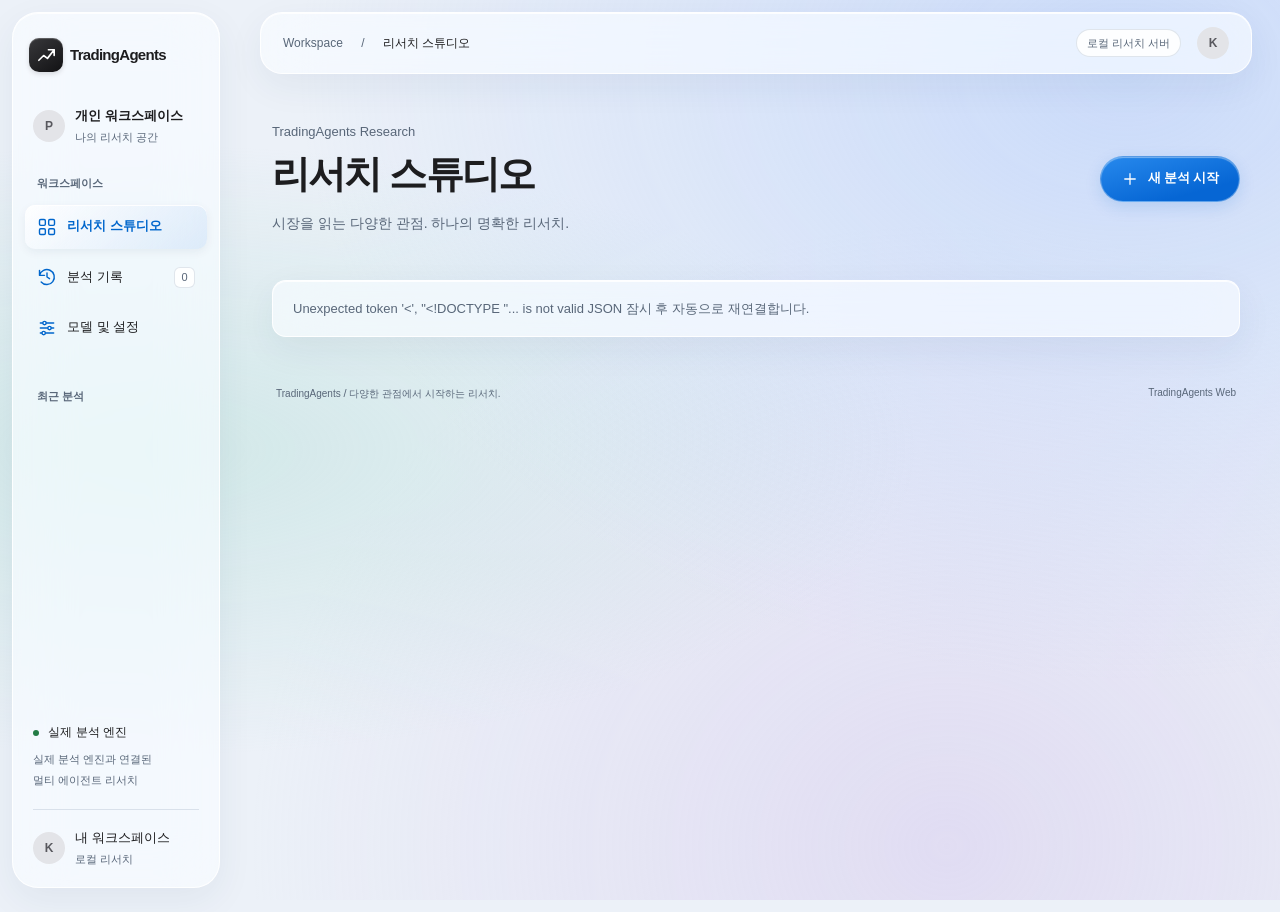
==== commit 88dc6aa0: "feat(web): polish research UI and report management Add cross-platform startup, glass controls, inst" ====
--- a/webapp/static/index.html
+++ b/webapp/static/index.html
@@ -1,6 +1,6 @@
 <!doctype html>
 <html lang="ko">
-<head><meta charset="UTF-8"><meta name="viewport" content="width=device-width,initial-scale=1"><title>TradingAgents · Research</title><link rel="stylesheet" href="style.css"><link rel="stylesheet" href="apple.css"><link rel="stylesheet" href="live.css"></head>
+<head><meta charset="UTF-8"><meta name="viewport" content="width=device-width,initial-scale=1"><title>TradingAgents · Research</title><link rel="icon" type="image/svg+xml" href="data:image/svg+xml,%3Csvg%20xmlns%3D%22http%3A%2F%2Fwww.w3.org%2F2000%2Fsvg%22%20viewBox%3D%220%200%2064%2064%22%3E%3Cdefs%3E%3ClinearGradient%20id%3D%22g%22%20x2%3D%220%22%20y2%3D%221%22%3E%3Cstop%20stop-color%3D%22%23274875%22%2F%3E%3Cstop%20offset%3D%221%22%20stop-color%3D%22%2310223d%22%2F%3E%3C%2FlinearGradient%3E%3C%2Fdefs%3E%3Crect%20x%3D%221%22%20y%3D%221%22%20width%3D%2262%22%20height%3D%2262%22%20rx%3D%2216%22%20fill%3D%22url%28%23g%29%22%20stroke%3D%22%23719ad0%22%20stroke-width%3D%222%22%2F%3E%3Cpath%20d%3D%22M13%2044%2026%2031%2035%2038%2051%2018M39%2018h12v12%22%20fill%3D%22none%22%20stroke%3D%22%23eaf5ff%22%20stroke-width%3D%225%22%20stroke-linecap%3D%22round%22%20stroke-linejoin%3D%22round%22%2F%3E%3C%2Fsvg%3E"><link rel="stylesheet" href="style.css"><link rel="stylesheet" href="apple.css"><link rel="stylesheet" href="live.css"></head>
 <body>
 <a class="skip-link" href="#mainContent">본문으로 건너뛰기</a>
 <aside class="sidebar">
@@ -18,10 +18,10 @@
     <section class="page-heading"><div><div class="eyebrow">TradingAgents Research</div><h1 id="pageTitle">리서치 스튜디오</h1><p id="pageDescription">시장을 읽는 다양한 관점. 하나의 명확한 리서치.</p></div><button class="primary" id="newAnalysis"><span data-icon="plus" aria-hidden="true"></span> 새 분석 시작</button></section>
     <div id="connectionMessage" role="status" class="connection-message">서버에 연결하고 있습니다.</div><section id="emptyView" class="card" hidden><h2>첫 리서치를 시작하세요.</h2><p>종목과 모델을 선택하면 분석가의 보고서와 최종 판단을 이곳에서 확인할 수 있습니다.</p></section><section id="researchView" hidden>
       <div class="research-top"><div class="stock-heading"><span class="stock-logo" id="stockLogo">N</span><div><h2><span id="stockName">NVIDIA</span> <span id="ticker">NVDA</span></h2><p id="stockMeta">NASDAQ · Technology · USD</p></div></div><div class="research-meta"><span class="pill green" id="runStatus"></span><span id="analysisDate">2026.09.09</span><span id="sourceLabel" class="sample"></span></div></div>
-      <div id="jobNotice" class="connection-message" hidden></div><div class="run-actions"><button id="cancelRun" class="secondary-button" hidden>분석 중지</button><button id="retryRun" class="secondary-button" hidden>같은 설정으로 다시 분석</button><a id="sourceLink" target="_blank" rel="noopener noreferrer" hidden>원본 출처 보기 ↗</a></div><div class="pipeline" id="pipeline"></div>
+      <div id="jobNotice" class="connection-message" hidden></div><div class="run-actions"><button id="cancelRun" class="secondary-button" hidden>분석 중지</button><button id="retryRun" class="secondary-button" hidden>같은 설정으로 다시 분석</button><button id="deleteReport" class="secondary-button danger-button" hidden>보고서 삭제</button><a id="sourceLink" target="_blank" rel="noopener noreferrer" hidden>원본 출처 보기 ↗</a></div><div class="pipeline" id="pipeline"></div>
       <div class="dashboard-grid">
         <div class="main-column">
-          <section class="card market-card"><div class="card-heading"><div><span class="eyebrow">MARKET OVERVIEW</span><h3>시장 개요</h3></div><div class="periods" aria-label="차트 기간"><button aria-pressed="false" data-period="1W">1W</button><button class="selected" aria-pressed="true" data-period="1M">1M</button><button aria-pressed="false" data-period="3M">3M</button></div></div><div class="price-row"><strong id="price">$142.87</strong><span id="priceChange">↗ +8.42 (6.26%)</span><small>실제 일별 종가 · 기준일 이전 데이터</small></div><div class="chart-wrap"><svg id="chart" viewBox="0 0 760 185" role="img" aria-label="기준일 이전 종가 추이"></svg></div><div class="chart-labels" id="chartLabels"></div><div class="market-stats"><div><small>최근 거래일</small><strong id="lastBar">—</strong></div><div><small>거래량</small><strong id="volume">—</strong></div><div><small>통화</small><strong id="currency">—</strong></div><div><small>가격 출처</small><strong id="marketSource">—</strong></div></div></section>
+          <section class="card market-card"><div class="card-heading"><div><span class="eyebrow">MARKET OVERVIEW</span><h3>시장 개요</h3></div><div class="chart-controls"><div class="periods chart-types" role="group" aria-label="차트 유형"><button class="selected" aria-pressed="true" data-chart-type="candle">캔들</button><button aria-pressed="false" data-chart-type="line">선</button></div><div class="periods" role="group" aria-label="차트 기간"><button aria-pressed="false" data-period="1W">1W</button><button class="selected" aria-pressed="true" data-period="1M">1M</button><button aria-pressed="false" data-period="3M">3M</button><button aria-pressed="false" data-period="1Y">1Y</button></div></div></div><div class="price-row"><strong id="price">$142.87</strong><span id="priceChange">↗ +8.42 (6.26%)</span><small>실제 일별 종가 · 기준일 이전 데이터</small></div><div class="chart-wrap"><p id="chartNotice" class="chart-notice" role="status" hidden></p><svg id="chart" viewBox="0 0 760 185" role="img" aria-label="기준일 이전 캔들 차트"></svg><div id="chartTooltip" class="chart-tooltip" hidden></div></div><div class="chart-labels" id="chartLabels"></div><div class="market-stats"><div><small>최근 거래일</small><strong id="lastBar">—</strong></div><div><small>거래량</small><strong id="volume">—</strong></div><div><small>통화</small><strong id="currency">—</strong></div><div><small>가격 출처</small><strong id="marketSource">—</strong></div></div></section>
           <section class="card report-card"><div class="card-heading"><div><span class="eyebrow">AGENT INTELLIGENCE</span><h3>전문가 인사이트</h3></div><span class="muted">4 analysts</span></div><div class="tabs" role="tablist" aria-label="분석가 리포트"><button class="active" role="tab" aria-selected="true" data-tab="market">시장 분석</button><button role="tab" aria-selected="false" data-tab="fundamentals">펀더멘털</button><button role="tab" aria-selected="false" data-tab="news">뉴스</button><button role="tab" aria-selected="false" data-tab="sentiment">시장 심리</button></div><div id="reportContent" role="tabpanel" aria-label="분석가 리포트 내용"></div></section>
           <section class="card debate-card"><div class="card-heading"><div><span class="eyebrow">THE OTHER SIDE OF THE TRADE</span><h3>두 관점, 더 깊은 이해</h3></div><span class="sample">토론 예시 · 1 라운드</span></div><div class="debate-grid"><div><span class="debate-label bull">↗ Bull researcher</span><h4>성장을 뒷받침하는 수요</h4><p>AI 인프라 투자가 이어진다는 가정 아래, 데이터센터 부문의 성장과 견고한 수익성에 주목합니다.</p></div><div><span class="debate-label bear">↘ Bear researcher</span><h4>기대가 이미 반영된 가격</h4><p>높은 밸류에이션과 고객 집중도를 고려하면, 성장 둔화에 대한 가격 민감도를 확인해야 합니다.</p></div></div><details><summary>리서치 매니저의 종합 의견 보기 <span>＋</span></summary><p>성장 논리와 가격 부담을 함께 고려합니다. 다음 실적에서 수요 지속성과 마진을 확인하고, 변동성에 대응할 여지를 남기는 접근을 제안하는 예시입니다.</p></details></section>
         </div>
@@ -37,6 +37,7 @@
     <footer><span>TradingAgents <span class="muted">/</span> 다양한 관점에서 시작하는 리서치.</span><span>TradingAgents Web</span></footer>
   </main>
 </div>
-<dialog id="analysisDialog" aria-labelledby="dialogTitle"><form id="analysisForm"><div class="modal-heading"><div><span class="eyebrow">TradingAgents</span><h2 id="dialogTitle">새로운 리서치</h2></div><button type="button" class="icon-button" id="closeDialog" aria-label="닫기">×</button></div><p class="muted">실제 분석을 실행합니다. 선택한 제공자의 사용량이 발생할 수 있습니다.</p><div class="form-grid"><label>종목<input id="symbol" value="NVDA" maxlength="32" placeholder="NVDA, 005930.KS, BTC-USD" required></label><label>분석 기준일<input id="date" type="date" value="2026-09-09" required></label></div><label>LLM 제공자<select id="provider"><option>Codex</option><option>OpenAI</option><option>Anthropic</option><option>Google</option><option>Ollama</option></select></label><div class="form-grid"><label>빠른 분석 모델<input id="runQuick" list="quickOptions" required></label><label>심층 추론 모델<input id="runDeep" list="deepOptions" required></label></div><datalist id="quickOptions"></datalist><datalist id="deepOptions"></datalist><fieldset><legend>참여 분석가</legend><div class="checkboxes"><label><input type="checkbox" name="analyst" value="market" checked> 시장 분석</label><label><input type="checkbox" name="analyst" value="fundamentals" checked> 펀더멘털</label><label><input type="checkbox" name="analyst" value="news" checked> 뉴스</label><label><input type="checkbox" name="analyst" value="sentiment" checked> 시장 심리</label></div></fieldset><label>리서치 깊이<select id="depth"><option value="1">빠르게 · 토론 1 라운드</option><option value="3" selected>균형 있게 · 토론 3 라운드</option><option value="5">심층적으로 · 토론 5 라운드</option></select></label><div class="form-note">보고서가 완성되는 대로 화면에 반영됩니다. 분석에는 수 분 이상 걸릴 수 있으며 창을 닫아도 서버에서 계속 실행됩니다.</div><p id="formError" role="alert"></p><button class="primary full" type="submit">분석 시작 →</button></form></dialog>
+<dialog id="analysisDialog" aria-labelledby="dialogTitle"><form id="analysisForm"><div class="modal-heading"><div><span class="eyebrow">TradingAgents</span><h2 id="dialogTitle">새로운 리서치</h2></div><button type="button" class="icon-button" id="closeDialog" aria-label="닫기">×</button></div><p class="muted">실제 분석을 실행합니다. 선택한 제공자의 사용량이 발생할 수 있습니다.</p><div class="form-grid"><label>종목 검색<input id="symbol" value="" maxlength="200" placeholder="Apple, Samsung, Nikkei 225" required></label><label>분석 기준일<input id="date" type="date" value="2026-09-09" required></label></div><label>LLM 제공자<select id="provider"><option>Codex</option><option>OpenAI</option><option>Anthropic</option><option>Google</option><option>Ollama</option></select></label><div class="form-grid"><label>빠른 분석 모델<input id="runQuick" list="quickOptions" required></label><label>심층 추론 모델<input id="runDeep" list="deepOptions" required></label></div><datalist id="quickOptions"></datalist><datalist id="deepOptions"></datalist><fieldset><legend>참여 분석가</legend><div class="checkboxes"><label><input type="checkbox" name="analyst" value="market" checked> 시장 분석</label><label><input type="checkbox" name="analyst" value="fundamentals" checked> 펀더멘털</label><label><input type="checkbox" name="analyst" value="news" checked> 뉴스</label><label><input type="checkbox" name="analyst" value="sentiment" checked> 시장 심리</label></div></fieldset><label>리서치 깊이<select id="depth"><option value="1">빠르게 · 토론 1 라운드</option><option value="3" selected>균형 있게 · 토론 3 라운드</option><option value="5">심층적으로 · 토론 5 라운드</option></select></label><div class="form-note">보고서가 완성되는 대로 화면에 반영됩니다. 분석에는 수 분 이상 걸릴 수 있으며 창을 닫아도 서버에서 계속 실행됩니다.</div><p id="formError" role="alert"></p><button class="primary full" type="submit">분석 시작 →</button></form></dialog>
+<dialog id="deleteDialog" aria-labelledby="deleteTitle"><h2 id="deleteTitle">보고서를 삭제할까요?</h2><p><strong id="deleteReportName"></strong> 보고서가 분석 기록에서 사라집니다. 원문과 기록은 로컬 휴지통에 보관됩니다.</p><div class="delete-actions"><button id="cancelDelete" type="button" class="secondary-button">취소</button><button id="confirmDelete" type="button" class="primary danger-button">보고서 삭제</button></div></dialog>
 <div class="toast" id="toast" role="status"></div><script src="app.js"></script>
 </body></html>
--- a/webapp/static/live.css
+++ b/webapp/static/live.css
@@ -4,3 +4,267 @@
 .debate-grid p{white-space:pre-wrap;max-height:380px;overflow:auto;overflow-wrap:anywhere}.debate-card details p{white-space:pre-wrap;max-height:400px;overflow:auto}.decision-rating{font-size:2.3rem;overflow-wrap:anywhere}.decision-rating.negative,#priceChange.negative{color:var(--caution)}.decision-card>p{white-space:pre-wrap}.history-row small{font-size:.6875rem;color:var(--muted);margin-top:4px}.market-stats strong{font-size:.8125rem}.note{display:none}
 @media(max-width:760px){.report-body{font-size:1rem;max-height:none}.debate-grid p{max-height:320px}.run-actions{gap:8px}}
 .report-body{white-space:normal}.report-body p{white-space:pre-wrap;margin:10px 0}.report-body h3,.report-body h4,.report-body h5,.report-body h6{font-size:1rem;line-height:1.6;margin:24px 0 12px}.report-body h3{font-size:1.125rem}.report-body blockquote{margin:12px 0;padding:12px 18px;background:var(--secondary);border-left:3px solid var(--accent);border-radius:8px}.report-body hr{border:0;border-top:1px solid var(--line);margin:24px 0}.table-scroll{overflow-x:auto;margin:18px 0}.report-body table{border-collapse:collapse;font-size:.8125rem;min-width:100%}.report-body th,.report-body td{text-align:left;border-bottom:1px solid var(--line);padding:10px 12px;min-width:90px}.report-body th{background:var(--secondary);font-weight:600}
+
+/* Glass surfaces: keep text crisp while the surrounding color shows through. */
+:root {
+  --glass-panel: rgba(255, 255, 255, .72);
+  --glass-bar: rgba(250, 252, 255, .68);
+  --glass-edge: rgba(255, 255, 255, .86);
+  --glass-shadow: 0 12px 36px #263c6510, inset 0 1px 0 #ffffffc9;
+  --glass-hover: rgba(255, 255, 255, .88);
+  --glass-tint: rgba(32, 115, 225, .10);
+  --muted: #596779;
+  --line: rgba(91, 116, 148, .18);
+  --secondary: rgba(121, 150, 188, .10);
+}
+body {
+  min-height: 100dvh;
+  font-family: -apple-system, BlinkMacSystemFont, 'Apple SD Gothic Neo', 'Segoe UI', 'Malgun Gothic', sans-serif;
+  background: #ecf1f8;
+  isolation: isolate;
+}
+body::before {
+  content: '';
+  position: fixed;
+  inset: 0;
+  z-index: -1;
+  pointer-events: none;
+  background:
+    radial-gradient(ellipse at 88% 8%, #a9c5fc80, transparent 52%),
+    radial-gradient(ellipse at 12% 50%, #acdcd369, transparent 48%),
+    radial-gradient(ellipse at 74% 94%, #d1c0eb69, transparent 52%);
+}
+button, input, select { font-family: inherit; }
+button { line-height: 1.3; }
+[data-icon] { display: inline-flex; align-items: center; justify-content: center; flex: 0 0 auto; line-height: 1; }
+svg.icon { display: block; }
+.primary, .secondary-button, .decision-card button, .icon-button {
+  display: inline-flex;
+  align-items: center;
+  justify-content: center;
+  gap: 9px;
+  min-height: 46px;
+  padding-block: 12px;
+  text-align: center;
+  font-weight: 600;
+  letter-spacing: -.15px;
+}
+.primary {
+  border: 1px solid #ffffff50;
+  background: linear-gradient(165deg, #2789ed, #0666d4 75%);
+  box-shadow: inset 0 1px 1px #ffffff66, 0 5px 16px #0066cc26;
+}
+.primary:hover { background: linear-gradient(165deg, #409bf6, #1274e1); filter: none; }
+.primary:active:not(:disabled) { transform: translateY(1px); }
+.primary .icon { width: 18px; height: 18px; }
+.icon-button { padding: 0; line-height: 1; }
+.decision-card button > span { float: none; }
+.sidebar, header, .card, .decision-card, .pipeline, dialog, .connection-message, .toast {
+  background: var(--glass-panel);
+  border: 1px solid var(--glass-edge);
+  box-shadow: var(--glass-shadow);
+  -webkit-backdrop-filter: blur(28px) saturate(145%);
+  backdrop-filter: blur(28px) saturate(145%);
+}
+.sidebar {
+  inset: 12px auto 12px 12px;
+  width: 208px;
+  border-radius: 26px;
+  padding: 25px 12px 20px;
+  background: var(--glass-bar);
+}
+.brand { padding: 0 4px; font-size: .9375rem; gap: 7px; }
+header {
+  top: 12px;
+  margin: 12px 28px 0;
+  padding: 14px 22px;
+  border-radius: 22px;
+  background: var(--glass-bar);
+  min-height: 60px;
+}
+.nav { line-height: 1.3; }
+.nav.active {
+  background: linear-gradient(140deg, var(--glass-hover), var(--glass-tint));
+  box-shadow: inset 0 1px 0 var(--glass-edge), 0 3px 10px #142f5510;
+}
+.nav:hover, .recent-button:hover { background: var(--glass-tint); }
+.nav.active:hover { background: var(--glass-hover); }
+.count, .recent-icon, .prototype-badge { background: var(--glass-hover); border: 1px solid var(--line); }
+.count { padding: 0 5px; line-height: 1; }
+.card, .decision-card { border-radius: 26px; }
+.card-heading { min-height: 26px; align-items: center; }
+.card-heading h3 { line-height: 1.4; margin: 0; }
+#emptyView h2 { margin: 0 0 12px; line-height: 1.4; }
+#emptyView p { margin: 0; color: var(--muted); }
+#historyView > .card { padding: 28px; }
+#historyList { margin-top: 20px; }
+#historyList > p { margin: 0; padding: 18px 0 4px; font-size: .875rem; }
+.history-row {
+  display: grid;
+  grid-template-columns: 42px minmax(0, 1fr) auto auto;
+  gap: 18px;
+  min-height: 88px;
+  padding: 20px 16px;
+  margin: 0;
+  border-radius: 16px;
+  background: transparent;
+  align-items: center;
+}
+.history-row:first-child { margin-top: 0; border-top-color: transparent; }
+.history-row:hover { background: var(--glass-hover); }
+.history-row .recent-icon { width: 42px; height: 42px; border-radius: 13px; }
+.history-row > div { font-size: .9375rem; font-weight: 600; line-height: 1.4; }
+.history-row small { font-size: .75rem; font-weight: 400; margin-top: 6px; }
+.history-row > span { font-weight: 400; }
+.pipeline { background: var(--glass-bar); }
+.step { align-items: center; }
+.step-number { line-height: 1; }
+.periods, .tabs { border: 1px solid var(--line); background: var(--secondary); }
+.periods button, .tabs button { display: inline-flex; justify-content: center; align-items: center; line-height: 1.3; }
+.periods .selected, .tabs .active { background: var(--glass-hover); box-shadow: inset 0 1px 0 var(--glass-edge), 0 2px 6px #0000000d; }
+.decision-card { background: linear-gradient(150deg, var(--glass-panel) 35%, var(--green-soft)); }
+.decision-card button, .secondary-button { background: var(--glass-hover); border-color: var(--glass-edge); box-shadow: inset 0 1px 0 var(--glass-edge); }
+.connection-message { background: var(--glass-bar); }
+.report-body { scrollbar-width: thin; scrollbar-color: var(--line) transparent; }
+.report-body p { line-height: 1.95; }
+input, select { background: var(--glass-hover); border-color: var(--line); line-height: 1.4; }
+dialog { background: var(--glass-panel); }
+dialog::backdrop { background: #0b172c55; -webkit-backdrop-filter: blur(8px); backdrop-filter: blur(8px); }
+.modal-heading { align-items: center; }
+.settings-card > p { line-height: 1.8; }
+@media (prefers-color-scheme: dark) {
+  :root {
+    --glass-panel: rgba(31, 40, 57, .76);
+    --glass-bar: rgba(26, 35, 50, .72);
+    --glass-edge: rgba(191, 215, 255, .16);
+    --glass-shadow: 0 16px 40px #03081133, inset 0 1px 0 #ffffff12;
+    --glass-hover: rgba(70, 88, 116, .38);
+    --glass-tint: rgba(99, 165, 255, .13);
+    --muted: #b2bfd1;
+    --line: rgba(178, 199, 228, .17);
+    --secondary: rgba(12, 21, 37, .28);
+    --green-soft: rgba(49, 101, 81, .38);
+  }
+  body { background: #0d1421; }
+  body::before {
+    background:
+      radial-gradient(ellipse at 88% 8%, #2451967a, transparent 52%),
+      radial-gradient(ellipse at 12% 50%, #1f6b6252, transparent 48%),
+      radial-gradient(ellipse at 74% 94%, #66538a45, transparent 52%);
+  }
+  .primary { background: linear-gradient(160deg, #278bec, #0763cc 80%); }
+  .primary:hover { background: linear-gradient(160deg, #409cf5, #1476de); }
+}
+@media (max-width: 1200px) and (min-width: 761px) {
+  .sidebar { width: 190px; inset-inline-start: 10px; padding-inline: 9px; }
+  .brand { font-size: .875rem; gap: 5px; }
+  .brandmark { width: 29px; height: 29px; }
+  header { margin-inline: 20px; }
+}
+@media (max-width: 760px) {
+  .sidebar { position: static; width: 100%; border: 0; border-radius: 0; padding: 22px 22px 0; background: transparent; box-shadow: none; -webkit-backdrop-filter: none; backdrop-filter: none; }
+  .brand { font-size: 1.0625rem; gap: 9px; }
+  header { position: static; margin: 0; padding: 12px 26px 0; border: 0; background: transparent; box-shadow: none; -webkit-backdrop-filter: none; backdrop-filter: none; }
+  nav { left: 12px; right: 12px; bottom: calc(10px + env(safe-area-inset-bottom)); padding: 7px; border: 1px solid var(--glass-edge); border-radius: 24px; background: var(--glass-bar); box-shadow: var(--glass-shadow); }
+  main { padding-bottom: calc(110px + env(safe-area-inset-bottom)); }
+  .nav { min-width: 0; }
+  .page-heading .primary { min-height: 46px; padding-block: 12px; }
+  #historyView > .card { padding: 22px 16px; }
+  .history-row { grid-template-columns: 36px minmax(0, 1fr); gap: 8px 12px; padding: 18px 8px; }
+  .history-row .recent-icon { grid-row: span 2; width: 36px; height: 36px; }
+  .history-row > span:nth-last-child(2) { display: none; }
+  .history-row > span:last-child { grid-column: 2; margin: 0; font-size: .75rem; }
+  .card-heading .sample { text-align: right; }
+}
+@supports not ((backdrop-filter: blur(1px)) or (-webkit-backdrop-filter: blur(1px))) {
+  .sidebar, header, .card, .decision-card, .pipeline, dialog, .connection-message, nav, .toast { background: var(--surface); }
+}
+@media (prefers-reduced-transparency: reduce), (prefers-contrast: more) {
+  body::before { display: none; }
+  .sidebar, header, .card, .decision-card, .pipeline, dialog, .connection-message, nav, .toast { background: var(--surface); -webkit-backdrop-filter: none; backdrop-filter: none; box-shadow: none; border-color: var(--line); }
+  dialog::backdrop { -webkit-backdrop-filter: none; backdrop-filter: none; background: #0009; }
+}
+
+:root { --candle-up: #248454; --candle-down: #ca4c61; }
+.chart-controls { display: flex; align-items: center; flex-wrap: wrap; justify-content: flex-end; gap: 8px; }
+.chart-types button { min-width: 42px; }
+.market-card .card-heading { flex-wrap: wrap; }
+.chart-notice { min-height: 112px; display: grid; place-items: center; margin: 0; padding: 20px; text-align: center; color: var(--muted); font-size: .8125rem; border-radius: 16px; background: var(--secondary); }
+#chart .chart-grid { stroke: var(--line); stroke-dasharray: 3 5; }
+#chart .candle-body { transition: opacity .15s; }
+#chart .candle-body:hover { opacity: .7; }
+@media (prefers-color-scheme: dark) { :root { --candle-up: #77d6ad; --candle-down: #f38f9e; } }
+@media (max-width: 760px) { .chart-controls { gap: 6px; } .chart-controls .periods button { min-width: 32px; } }
+.recent-button > div { min-width: 0; }
+.recent-button small { white-space: nowrap; overflow: hidden; text-overflow: ellipsis; }
+
+/* Shared searchable model picker and select menus. */
+.choice-control { position: relative; margin-top: 8px; }
+.choice-control > input { margin: 0; padding-right: 38px; }
+.choice-control::after { content: ''; position: absolute; pointer-events: none; right: 17px; top: 19px; width: 7px; height: 7px; border-right: 1.5px solid var(--muted); border-bottom: 1.5px solid var(--muted); transform: rotate(45deg); }
+.choice-trigger { display: flex; align-items: center; width: 100%; min-height: 46px; padding: 12px 38px 12px 14px; border: 1px solid var(--line); border-radius: 12px; background: var(--glass-hover); color: var(--ink); text-align: left; font-size: .8125rem; font-weight: 400; line-height: 1.4; }
+.choice-trigger:hover { border-color: var(--accent); }
+.choice-trigger[aria-expanded="true"], .choice-control input[aria-expanded="true"] { border-color: var(--accent); box-shadow: 0 0 0 3px var(--glass-tint); }
+.choice-menu { position: fixed; inset: auto; margin: 0; padding: 6px; overflow-y: auto; overscroll-behavior: contain; border: 1px solid var(--glass-edge); border-radius: 17px; background: var(--glass-panel); color: var(--ink); box-shadow: 0 18px 50px #00000040, inset 0 1px 0 var(--glass-edge); -webkit-backdrop-filter: blur(36px) saturate(160%); backdrop-filter: blur(36px) saturate(160%); font-size: .8125rem; font-weight: 400; scrollbar-width: thin; scrollbar-color: var(--line) transparent; }
+.choice-option { display: flex; align-items: center; gap: 12px; min-height: 44px; padding: 10px 12px; border: 1px solid transparent; border-radius: 11px; cursor: pointer; line-height: 1.4; }
+.choice-option:hover, .choice-option.highlighted { background: var(--glass-tint); border-color: var(--glass-edge); }
+.choice-option[aria-selected="true"] { color: var(--accent); }
+.choice-option-text { min-width: 0; flex: 1; overflow-wrap: anywhere; }
+.choice-option small { display: block; margin-top: 4px; font-size: .6875rem; color: var(--muted); line-height: 1.4; }
+.choice-check { flex: 0 0 16px; text-align: center; color: var(--accent); }
+.choice-empty { margin: 0; padding: 12px; color: var(--muted); font-size: .75rem; line-height: 1.7; }
+@media (max-width: 760px) { .choice-trigger { font-size: 1rem; } .choice-menu { font-size: .9375rem; } .choice-option { min-height: 48px; } }
+@media (prefers-reduced-transparency: reduce), (prefers-contrast: more) { .choice-menu { background: var(--surface); -webkit-backdrop-filter: none; backdrop-filter: none; } }
+@supports not ((backdrop-filter: blur(1px)) or (-webkit-backdrop-filter: blur(1px))) { .choice-menu { background: var(--surface); } }
+.instrument-icon { flex-shrink: 0; display: grid; place-items: center; overflow: hidden; position: relative; }
+.instrument-icon.has-logo { background: #fff; }
+.instrument-icon img { width: 100%; height: 100%; padding: 5px; object-fit: contain; }
+.instrument-icon.index-icon { font-size: 22px; font-weight: 400; letter-spacing: 0; }
+.stock-logo.index-icon { font-size: 30px; }
+.search-symbol-icon { width: 32px; height: 32px; border: 1px solid var(--line); border-radius: 9px; background: var(--glass-hover); }
+.stock-heading > div { min-width: 0; }
+.stock-heading h2 { overflow-wrap: anywhere; }
+.history-row > div { overflow-wrap: anywhere; }
+.recent-button > div { white-space: nowrap; overflow: hidden; text-overflow: ellipsis; }
+.danger-button { color: #bb354b; }
+.primary.danger-button { color: #fff; background: linear-gradient(150deg,#cf5362,#a92d42); box-shadow: inset 0 1px 0 #ffffff44; }
+#deleteDialog { max-width: 440px; }
+#deleteDialog h2 { font-size: 1.25rem; margin: 0 0 16px; line-height: 1.4; }
+#deleteDialog p { color: var(--muted); line-height: 1.8; }
+.delete-actions { display: flex; justify-content: flex-end; gap: 10px; margin-top: 26px; }
+@media (prefers-color-scheme:dark) { .danger-button { color: #ff9aa8; } }
+
+.chart-wrap { position: relative; }
+.chart-tooltip {
+  position: absolute;
+  z-index: 8;
+  width: 184px;
+  max-width: 100%;
+  padding: 11px 13px;
+  border: 1px solid var(--glass-edge);
+  border-radius: 12px;
+  background: var(--surface);
+  box-shadow: 0 8px 28px #00000030, inset 0 1px 0 var(--glass-edge);
+  color: var(--ink);
+  font-size: 12px;
+  line-height: 1.5;
+  font-variant-numeric: tabular-nums;
+  pointer-events: none;
+}
+.chart-tooltip-heading { display: flex; justify-content: space-between; align-items: center; gap: 8px; margin-bottom: 7px; }
+.chart-tooltip-heading strong { font-size: 12px; font-weight: 600; }
+.chart-tooltip-heading span { font-size: 10px; color: var(--muted); }
+.chart-tooltip-row { display: flex; align-items: baseline; justify-content: space-between; gap: 16px; }
+.chart-tooltip-row > span { color: var(--muted); }
+.chart-tooltip-row strong { font-weight: 500; white-space: nowrap; }
+.chart-tooltip-volume { border-top: 1px solid var(--line); margin-top: 6px; padding-top: 5px; }
+#chart .chart-crosshair { fill: none; stroke: var(--muted); stroke-width: 1; stroke-dasharray: 4 4; pointer-events: none; }
+#chart .chart-hover-point { fill: var(--surface); stroke: var(--accent); stroke-width: 2; pointer-events: none; }
+#chart .chart-hit-area { cursor: crosshair; }
+#chart:focus-visible { outline: 2px solid var(--accent); outline-offset: 4px; border-radius: 8px; }
+@media (max-width: 760px) {
+  .chart-tooltip { width: 170px; padding: 8px 10px; font-size: 11px; line-height: 1.3; }
+  .chart-tooltip-heading { margin-bottom: 5px; }
+  .chart-tooltip-heading strong { font-size: 11px; }
+  .chart-tooltip-volume { margin-top: 4px; padding-top: 4px; }
+}
